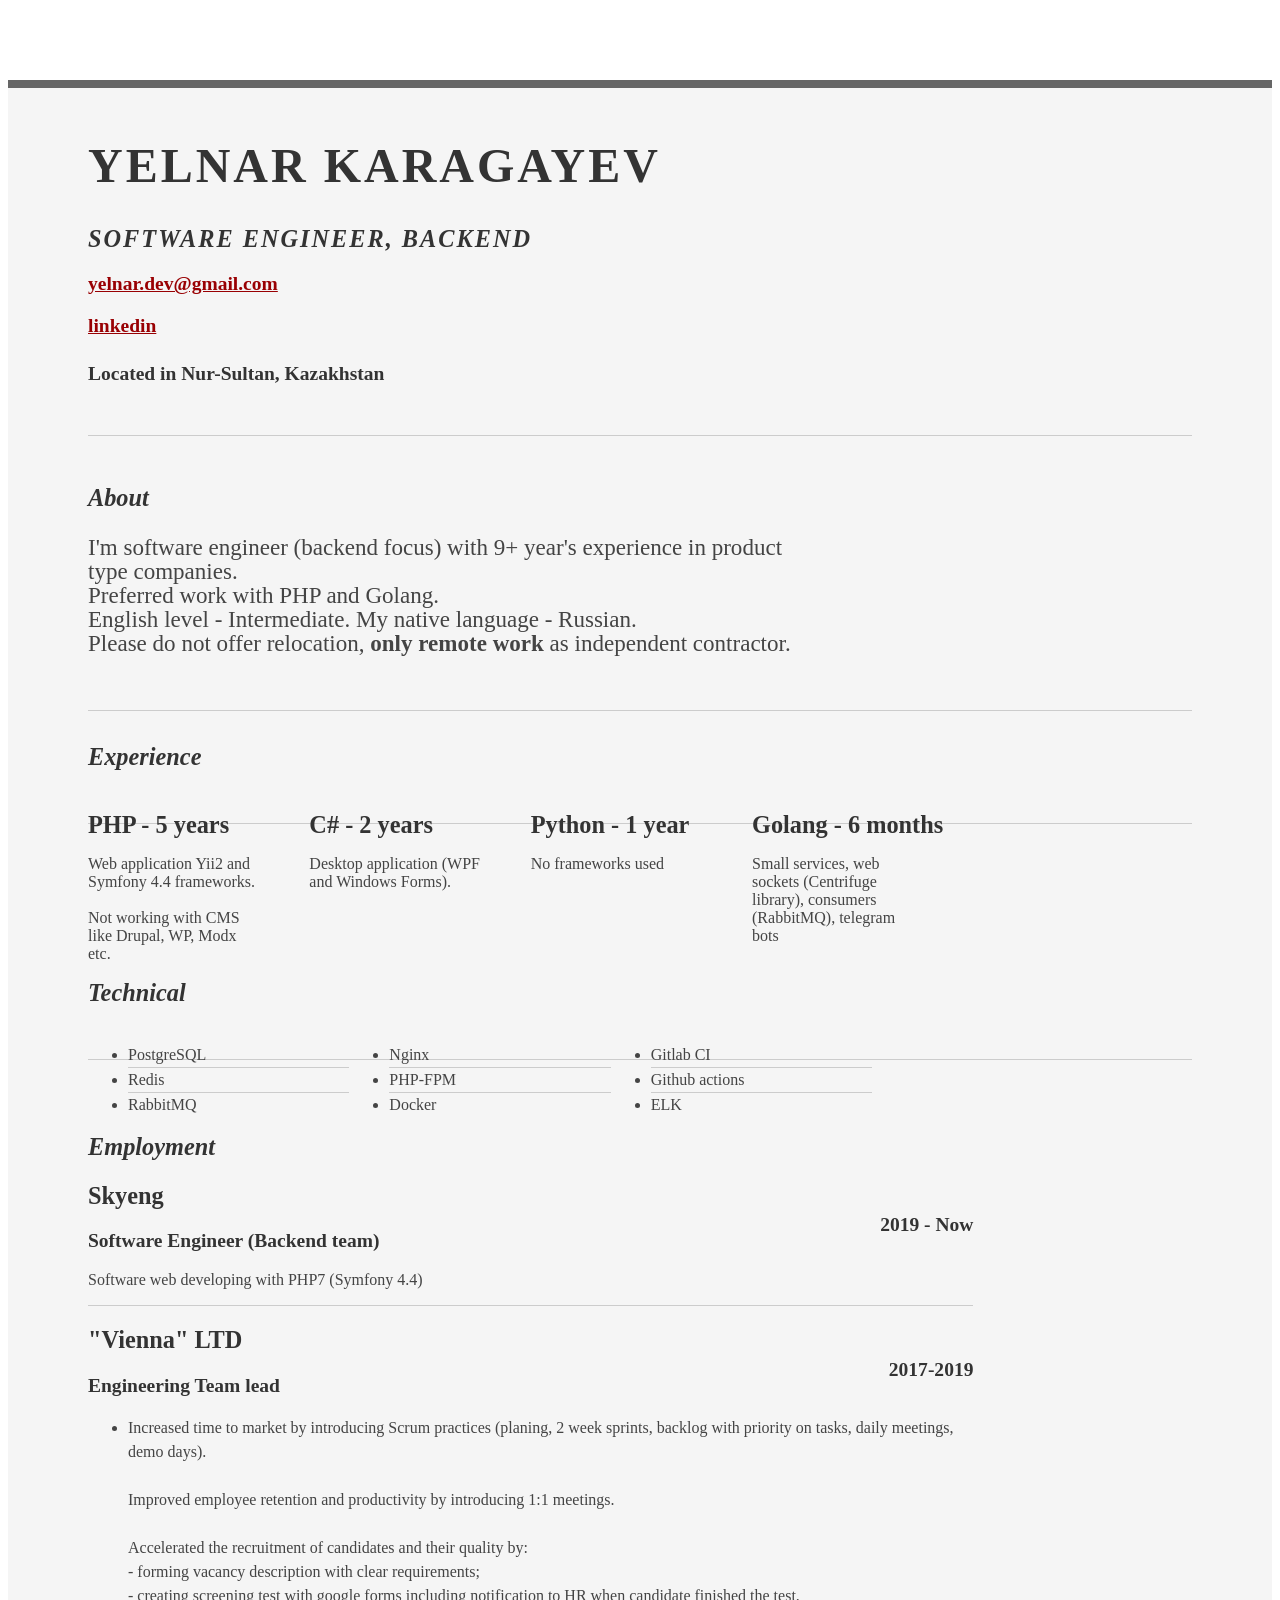
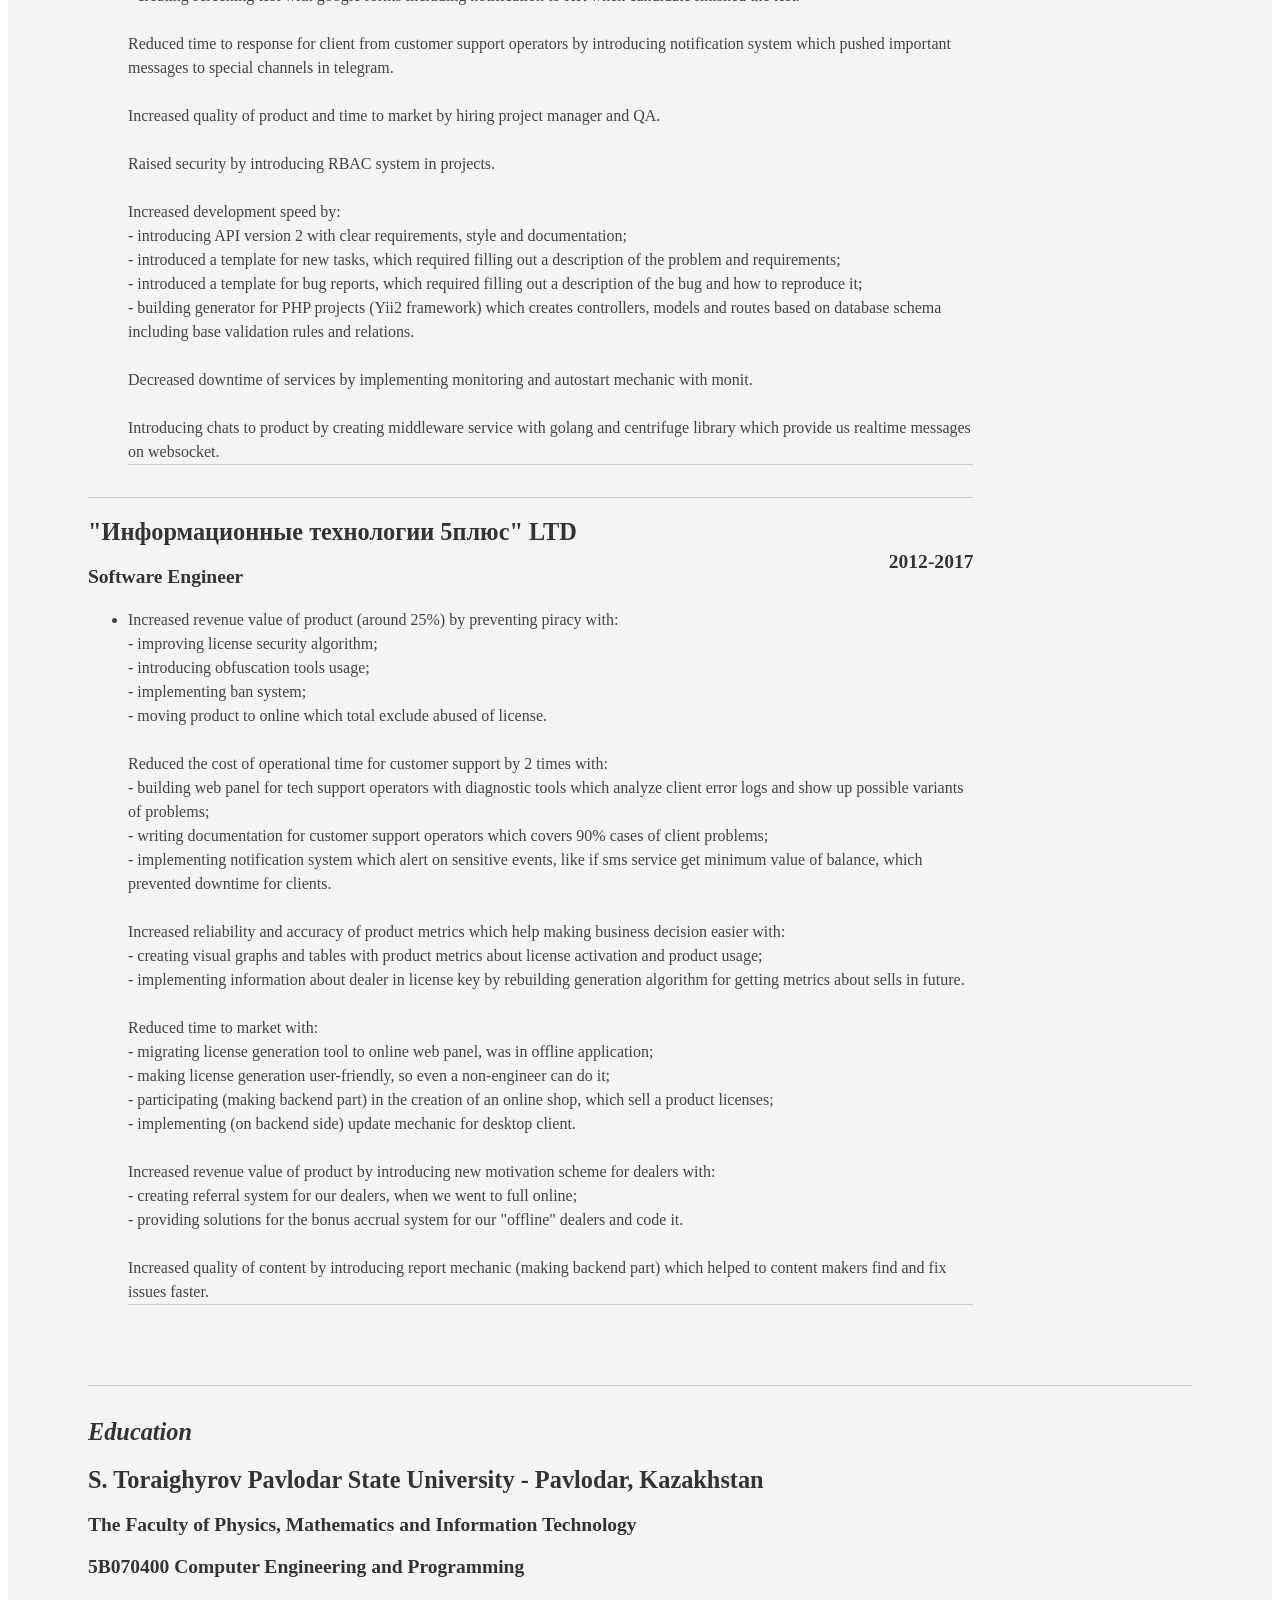
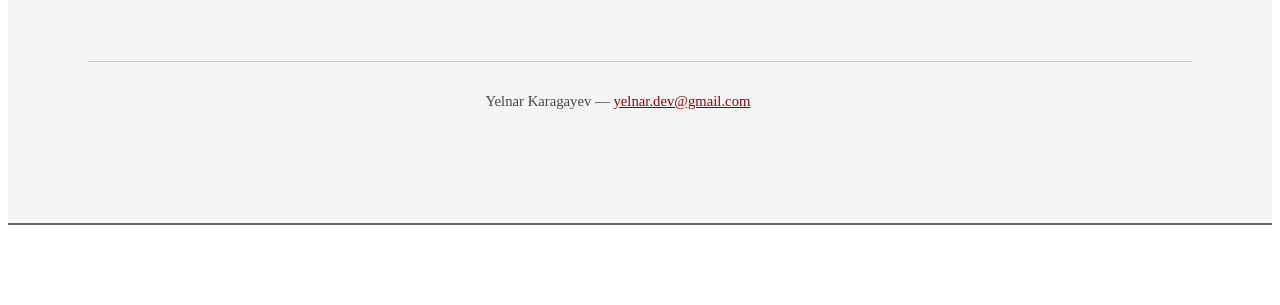
==== index.html @ 48252231 "update description of employment section" ====
<!DOCTYPE html PUBLIC "-//W3C//DTD XHTML 1.0 Strict//EN" "http://www.w3.org/TR/xhtml1/DTD/xhtml1-strict.dtd">
<html>
<head>

	<title>Software Engineer, Backend</title>
	<meta http-equiv="content-type" content="text/html; charset=utf-8" />

	<meta name="keywords" content="CV, Software Engineer, Backend, contractor" />
	<meta name="description" content="Software Engineer CV" />

	<link rel="stylesheet" type="text/css" href="reset-fonts-grids.css" media="all" />
	<link rel="stylesheet" type="text/css" href="resume.css" media="all" />

</head>
<body>

<div id="doc2" class="yui-t7">
	<div id="inner">
	
		<div id="hd">
			<div class="yui-gc">
				<div class="yui-u first">
					<h1>Yelnar Karagayev</h1>
					<h2>Software Engineer, Backend</h2>
				</div>

				<div class="yui-u">
					<div class="contact-info">
						<!--<h3><a id="pdf" href="#">Download PDF</a></h3>-->
						<h3><a href="mailto:yelnar.dev@gmail.com">yelnar.dev@gmail.com</a></h3>
                        <h3><a href="https://www.linkedin.com/in/yelnar-dev/">linkedin</a></h3>
                        <h4>Located in Nur-Sultan, Kazakhstan</h4>
					</div><!--// .contact-info -->
				</div>
			</div><!--// .yui-gc -->
		</div><!--// hd -->

		<div id="bd">
			<div id="yui-main">
				<div class="yui-b">

					<div class="yui-gf">
						<div class="yui-u first">
							<h2>About</h2>
						</div>
						<div class="yui-u">
							<p class="enlarge">
                                I'm software engineer (backend focus) with 9+ year's experience in product type companies. <br/>
                                Preferred work with PHP and Golang. <br/>
                                English level - Intermediate. My native language - Russian. <br/>
                                Please do not offer relocation, <b>only remote work</b> as independent contractor.<br/>
							</p>
						</div>
					</div><!--// .yui-gf -->

					<div class="yui-gf">
						<div class="yui-u first">
							<h2>Experience</h2>
						</div>
						<div class="yui-u">

								<div class="talent">
									<h2>PHP - 5 years</h2>
									<p>Web application Yii2 and Symfony 4.4 frameworks. <br/><br/>Not working with CMS like Drupal, WP, Modx etc.</p>
								</div>

                                <div class="talent">
                                    <h2>C# - 2 years</h2>
                                    <p>Desktop application (WPF and Windows Forms).</p>
                                </div>

								<div class="talent">
									<h2>Python - 1 year</h2>
									<p>No frameworks used</p>
								</div>

								<div class="talent">
									<h2>Golang - 6 months</h2>
									<p>Small services, web sockets (Centrifuge library), consumers (RabbitMQ), telegram bots</p>
								</div>
						</div>
					</div><!--// .yui-gf -->

					<div class="yui-gf">
						<div class="yui-u first">
							<h2>Technical</h2>
						</div>
						<div class="yui-u">
							<ul class="talent">
								<li>PostgreSQL</li>
								<li>Redis</li>
								<li class="last">RabbitMQ</li>
							</ul>
							<ul class="talent">
								<li>Nginx</li>
								<li>PHP-FPM</li>
								<li class="last">Docker</li>
							</ul>
							<ul class="talent">
								<li>Gitlab CI</li>
								<li>Github actions</li>
								<li class="last">ELK</li>
							</ul>
						</div>
					</div><!--// .yui-gf-->

					<div class="yui-gf">
	
						<div class="yui-u first">
							<h2>Employment</h2>
						</div><!--// .yui-u -->

						<div class="yui-u">

							<div class="job">
								<h2>Skyeng</h2>
								<h3>Software Engineer (Backend team)</h3>
								<h4>2019 - Now</h4>
								<span>Software web developing with PHP7 (Symfony 4.4)</span>
							</div>

							<div class="job">
								<h2>"Vienna" LTD</h2>
								<h3>Engineering Team lead</h3>
								<h4>2017-2019</h4>
                                <ul style="margin-top: 5px">
									<li>
										Increased time to market by introducing Scrum practices (planing, 2 week sprints, backlog with priority on tasks, daily meetings, demo days).
										<br><br>Improved employee retention and productivity by introducing 1:1 meetings.
										<br><br>Accelerated the recruitment of candidates and their quality by:
										<br>- forming vacancy description with clear requirements;
										<br>- creating screening test with google forms including notification to HR when candidate finished the test.
										<br><br>Reduced time to response for client from customer support operators by introducing notification system which pushed important messages to special channels in telegram.
										<br><br>Increased quality of product and time to market by hiring project manager and QA.
										<br><br>Raised security by introducing RBAC system in projects.
										<br><br>Increased development speed by:
										<br>- introducing API version 2 with clear requirements, style and documentation;
										<br>- introduced a template for new tasks, which required filling out a description of the problem and requirements;
										<br>- introduced a template for bug reports, which required filling out a description of the bug and how to reproduce it;
										<br>- building generator for PHP projects (Yii2 framework) which creates controllers, models and routes based on database schema including base validation rules and relations.
										<br><br>Decreased downtime of services by implementing monitoring and autostart mechanic with monit.
										<br><br>Introducing chats to product by creating middleware service with golang and centrifuge library which provide us realtime messages on websocket.
									</li>
                                </ul>
							</div>

							<div class="job last">
								<h2>"Информационные технологии 5плюс" LTD</h2>
								<h3>Software Engineer</h3>
								<h4>2012-2017</h4>
                                <ul style="margin-top: 5px">
									<li>
										Increased revenue value of product (around 25%) by preventing piracy with:
										<br>- improving license security algorithm;
										<br>- introducing obfuscation tools usage;
										<br>- implementing ban system;
										<br>- moving product to online which total exclude abused of license.
										<br><br>Reduced the cost of operational time for customer support by 2 times with:
										<br>- building web panel for tech support operators with diagnostic tools which analyze client error logs and show up possible variants of problems;
										<br>- writing documentation for customer support operators which covers 90% cases of client problems;
										<br>- implementing notification system which alert on sensitive events, like if sms service get minimum value of balance, which prevented downtime for clients.
										<br><br>Increased reliability and accuracy of product metrics which help making business decision easier with:
										<br>- creating visual graphs and tables with product metrics about license activation and product usage;
										<br>- implementing information about dealer in license key by rebuilding generation algorithm for getting metrics about sells in future.
										<br><br>Reduced time to market with:
										<br>- migrating license generation tool to online web panel, was in offline application;
										<br>- making license generation user-friendly, so even a non-engineer can do it;
										<br>- participating (making backend part) in the creation of an online shop, which sell a product licenses;
										<br>- implementing (on backend side) update mechanic for desktop client.
										<br><br>Increased revenue value of product by introducing new motivation scheme for dealers with:
										<br>- creating referral system for our dealers, when we went to full online;
										<br>- providing solutions for the bonus accrual system for our "offline" dealers and code it.
										<br><br>Increased quality of content by introducing report mechanic (making backend part) which helped to content makers find and fix issues faster.
									</li>
                                </ul>
							</div>

						</div><!--// .yui-u -->
					</div><!--// .yui-gf -->


					<div class="yui-gf last">
						<div class="yui-u first">
							<h2>Education</h2>
						</div>
						<div class="yui-u">
							<h2>S. Toraighyrov Pavlodar State University - Pavlodar, Kazakhstan</h2>
							<h3>The Faculty of Physics, Mathematics and Information Technology</h3>
                            <h3>5В070400 Computer Engineering and Programming</h3>
						</div>
					</div><!--// .yui-gf -->


				</div><!--// .yui-b -->
			</div><!--// yui-main -->
		</div><!--// bd -->

		<div id="ft">
			<p>Yelnar Karagayev &mdash; <a href="mailto:yelnar.dev@gmail.com">yelnar.dev@gmail.com</a></p>
		</div><!--// footer -->

	</div><!-- // inner -->


</div><!--// doc -->


</body>
</html>
---- resume.css ----
/*
---------------------------------------------------------------------------------
	STRIPPED DOWN RESUME TEMPLATE
    html resume

    v0.9: 5/28/09

    design and code by: thingsthatarebrown.com 
                        (matt brown)
---------------------------------------------------------------------------------
*/


.msg { padding: 10px; background: #222; position: relative; }
.msg h1 { color: #fff;  }
.msg a { margin-left: 20px; background: #408814; color: white; padding: 4px 8px; text-decoration: none; }
.msg a:hover { background: #266400; }

/* //-- yui-grids style overrides -- */
body { font-family: Georgia; color: #444; }
#inner { padding: 10px 80px; margin: 80px auto; background: #f5f5f5; border: solid #666; border-width: 8px 0 2px 0; }
.yui-gf { margin-bottom: 2em; padding-bottom: 2em; border-bottom: 1px solid #ccc; }

/* //-- header, body, footer -- */
#hd { margin: 2.5em 0 3em 0; padding-bottom: 1.5em; border-bottom: 1px solid #ccc }
#hd h2 { text-transform: uppercase; letter-spacing: 2px; }
#bd, #ft { margin-bottom: 2em; }

/* //-- footer -- */
#ft { padding: 1em 0 5em 0; font-size: 92%; border-top: 1px solid #ccc; text-align: center; }
#ft p { margin-bottom: 0; text-align: center;   }

/* //-- core typography and style -- */
#hd h1 { font-size: 48px; text-transform: uppercase; letter-spacing: 3px; }
h2 { font-size: 152% }
h3, h4 { font-size: 122%; }
h1, h2, h3, h4 { color: #333; }
p { font-size: 100%; line-height: 18px; padding-right: 3em; }
a { color: #990003 }
a:hover { text-decoration: none; }
strong { font-weight: bold; }
li { line-height: 24px; border-bottom: 1px solid #ccc; }
p.enlarge { font-size: 144%; padding-right: 6.5em; line-height: 24px; }
p.enlarge span { color: #000 }
.contact-info { margin-top: 7px; }
.first h2 { font-style: italic; }
.last { border-bottom: 0 }


/* //-- section styles -- */

a#pdf { display: block; float: left; background: #666; color: white; padding: 6px 50px 6px 12px; margin-bottom: 6px; text-decoration: none;  }
a#pdf:hover { background: #222; }

.job { position: relative; margin-bottom: 1em; padding-bottom: 1em; border-bottom: 1px solid #ccc; }
.job h4 { position: absolute; top: 0.35em; right: 0 }
.job p { margin: 0.75em 0 3em 0; }

.last { border: none; }
.skills-list {  }
.skills-list ul { margin: 0; }
.skills-list li { margin: 3px 0; padding: 3px 0; }
.skills-list li span { font-size: 152%; display: block; margin-bottom: -2px; padding: 0 }
.talent { width: 25%; float: left }
.talent h2 { margin-bottom: 6px; }

#srt-ttab { margin-bottom: 100px; text-align: center;  }
#srt-ttab img.last { margin-top: 20px }

/* --// override to force 1/8th width grids -- */
.yui-gf .yui-u{width:80.2%;}
.yui-gf div.first{width:12.3%;}
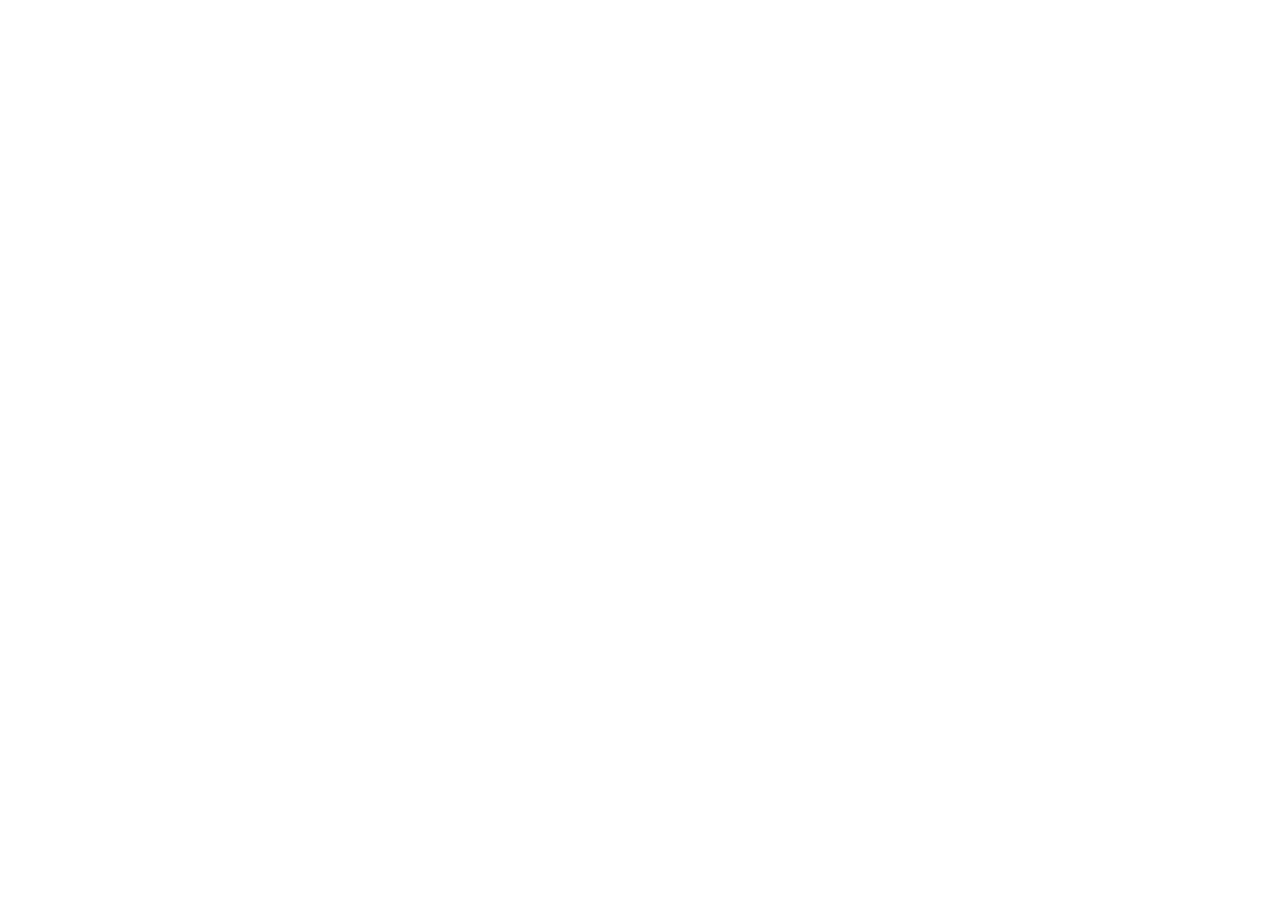
==== commit f2b6a3c6: "try to fix html" ====
--- a/index.html
+++ b/index.html
@@ -1,210 +1,10 @@
-<!DOCTYPE html PUBLIC "-//W3C//DTD XHTML 1.0 Strict//EN" "http://www.w3.org/TR/xhtml1/DTD/xhtml1-strict.dtd">
-<html>
-<head>
-
-	<title>Software Engineer, Backend</title>
-	<meta http-equiv="content-type" content="text/html; charset=utf-8" />
-
-	<meta name="keywords" content="CV, Software Engineer, Backend, contractor" />
-	<meta name="description" content="Software Engineer CV" />
-
-	<link rel="stylesheet" type="text/css" href="reset-fonts-grids.css" media="all" />
-	<link rel="stylesheet" type="text/css" href="resume.css" media="all" />
-
-</head>
-<body>
-
-<div id="doc2" class="yui-t7">
-	<div id="inner">
-	
-		<div id="hd">
-			<div class="yui-gc">
-				<div class="yui-u first">
-					<h1>Yelnar Karagayev</h1>
-					<h2>Software Engineer, Backend</h2>
-				</div>
-
-				<div class="yui-u">
-					<div class="contact-info">
-						<!--<h3><a id="pdf" href="#">Download PDF</a></h3>-->
-						<h3><a href="mailto:yelnar.dev@gmail.com">yelnar.dev@gmail.com</a></h3>
-                        <h3><a href="https://www.linkedin.com/in/yelnar-dev/">linkedin</a></h3>
-                        <h4>Located in Nur-Sultan, Kazakhstan</h4>
-					</div><!--// .contact-info -->
-				</div>
-			</div><!--// .yui-gc -->
-		</div><!--// hd -->
-
-		<div id="bd">
-			<div id="yui-main">
-				<div class="yui-b">
-
-					<div class="yui-gf">
-						<div class="yui-u first">
-							<h2>About</h2>
-						</div>
-						<div class="yui-u">
-							<p class="enlarge">
-                                I'm software engineer (backend focus) with 9+ year's experience in product type companies. <br/>
-                                Preferred work with PHP and Golang. <br/>
-                                English level - Intermediate. My native language - Russian. <br/>
-                                Please do not offer relocation, <b>only remote work</b> as independent contractor.<br/>
-							</p>
-						</div>
-					</div><!--// .yui-gf -->
-
-					<div class="yui-gf">
-						<div class="yui-u first">
-							<h2>Experience</h2>
-						</div>
-						<div class="yui-u">
-
-								<div class="talent">
-									<h2>PHP - 5 years</h2>
-									<p>Web application Yii2 and Symfony 4.4 frameworks. <br/><br/>Not working with CMS like Drupal, WP, Modx etc.</p>
-								</div>
-
-                                <div class="talent">
-                                    <h2>C# - 2 years</h2>
-                                    <p>Desktop application (WPF and Windows Forms).</p>
-                                </div>
-
-								<div class="talent">
-									<h2>Python - 1 year</h2>
-									<p>No frameworks used</p>
-								</div>
-
-								<div class="talent">
-									<h2>Golang - 6 months</h2>
-									<p>Small services, web sockets (Centrifuge library), consumers (RabbitMQ), telegram bots</p>
-								</div>
-						</div>
-					</div><!--// .yui-gf -->
-
-					<div class="yui-gf">
-						<div class="yui-u first">
-							<h2>Technical</h2>
-						</div>
-						<div class="yui-u">
-							<ul class="talent">
-								<li>PostgreSQL</li>
-								<li>Redis</li>
-								<li class="last">RabbitMQ</li>
-							</ul>
-							<ul class="talent">
-								<li>Nginx</li>
-								<li>PHP-FPM</li>
-								<li class="last">Docker</li>
-							</ul>
-							<ul class="talent">
-								<li>Gitlab CI</li>
-								<li>Github actions</li>
-								<li class="last">ELK</li>
-							</ul>
-						</div>
-					</div><!--// .yui-gf-->
-
-					<div class="yui-gf">
-	
-						<div class="yui-u first">
-							<h2>Employment</h2>
-						</div><!--// .yui-u -->
-
-						<div class="yui-u">
-
-							<div class="job">
-								<h2>Skyeng</h2>
-								<h3>Software Engineer (Backend team)</h3>
-								<h4>2019 - Now</h4>
-								<span>Software web developing with PHP7 (Symfony 4.4)</span>
-							</div>
-
-							<div class="job">
-								<h2>"Vienna" LTD</h2>
-								<h3>Engineering Team lead</h3>
-								<h4>2017-2019</h4>
-                                <ul style="margin-top: 5px">
-									<li>
-										Increased time to market by introducing Scrum practices (planing, 2 week sprints, backlog with priority on tasks, daily meetings, demo days).
-										<br><br>Improved employee retention and productivity by introducing 1:1 meetings.
-										<br><br>Accelerated the recruitment of candidates and their quality by:
-										<br>- forming vacancy description with clear requirements;
-										<br>- creating screening test with google forms including notification to HR when candidate finished the test.
-										<br><br>Reduced time to response for client from customer support operators by introducing notification system which pushed important messages to special channels in telegram.
-										<br><br>Increased quality of product and time to market by hiring project manager and QA.
-										<br><br>Raised security by introducing RBAC system in projects.
-										<br><br>Increased development speed by:
-										<br>- introducing API version 2 with clear requirements, style and documentation;
-										<br>- introduced a template for new tasks, which required filling out a description of the problem and requirements;
-										<br>- introduced a template for bug reports, which required filling out a description of the bug and how to reproduce it;
-										<br>- building generator for PHP projects (Yii2 framework) which creates controllers, models and routes based on database schema including base validation rules and relations.
-										<br><br>Decreased downtime of services by implementing monitoring and autostart mechanic with monit.
-										<br><br>Introducing chats to product by creating middleware service with golang and centrifuge library which provide us realtime messages on websocket.
-									</li>
-                                </ul>
-							</div>
-
-							<div class="job last">
-								<h2>"Информационные технологии 5плюс" LTD</h2>
-								<h3>Software Engineer</h3>
-								<h4>2012-2017</h4>
-                                <ul style="margin-top: 5px">
-									<li>
-										Increased revenue value of product (around 25%) by preventing piracy with:
-										<br>- improving license security algorithm;
-										<br>- introducing obfuscation tools usage;
-										<br>- implementing ban system;
-										<br>- moving product to online which total exclude abused of license.
-										<br><br>Reduced the cost of operational time for customer support by 2 times with:
-										<br>- building web panel for tech support operators with diagnostic tools which analyze client error logs and show up possible variants of problems;
-										<br>- writing documentation for customer support operators which covers 90% cases of client problems;
-										<br>- implementing notification system which alert on sensitive events, like if sms service get minimum value of balance, which prevented downtime for clients.
-										<br><br>Increased reliability and accuracy of product metrics which help making business decision easier with:
-										<br>- creating visual graphs and tables with product metrics about license activation and product usage;
-										<br>- implementing information about dealer in license key by rebuilding generation algorithm for getting metrics about sells in future.
-										<br><br>Reduced time to market with:
-										<br>- migrating license generation tool to online web panel, was in offline application;
-										<br>- making license generation user-friendly, so even a non-engineer can do it;
-										<br>- participating (making backend part) in the creation of an online shop, which sell a product licenses;
-										<br>- implementing (on backend side) update mechanic for desktop client.
-										<br><br>Increased revenue value of product by introducing new motivation scheme for dealers with:
-										<br>- creating referral system for our dealers, when we went to full online;
-										<br>- providing solutions for the bonus accrual system for our "offline" dealers and code it.
-										<br><br>Increased quality of content by introducing report mechanic (making backend part) which helped to content makers find and fix issues faster.
-									</li>
-                                </ul>
-							</div>
-
-						</div><!--// .yui-u -->
-					</div><!--// .yui-gf -->
-
-
-					<div class="yui-gf last">
-						<div class="yui-u first">
-							<h2>Education</h2>
-						</div>
-						<div class="yui-u">
-							<h2>S. Toraighyrov Pavlodar State University - Pavlodar, Kazakhstan</h2>
-							<h3>The Faculty of Physics, Mathematics and Information Technology</h3>
-                            <h3>5В070400 Computer Engineering and Programming</h3>
-						</div>
-					</div><!--// .yui-gf -->
-
-
-				</div><!--// .yui-b -->
-			</div><!--// yui-main -->
-		</div><!--// bd -->
-
-		<div id="ft">
-			<p>Yelnar Karagayev &mdash; <a href="mailto:yelnar.dev@gmail.com">yelnar.dev@gmail.com</a></p>
-		</div><!--// footer -->
-
-	</div><!-- // inner -->
-
-
-</div><!--// doc -->
-
-
-</body>
-</html>
-
+<html lang="en">
+<head>
+    <title>Software Engineer, Backend</title>
+    <meta http-equiv="refresh" content="0; url=yelnar-dev-cv.pdf" />
+    <meta name="keywords" content="CV, Software Engineer, Backend, contractor" />
+    <meta name="description" content="Software Engineer CV" />
+</head>
+<body>
+</body>
+</html>
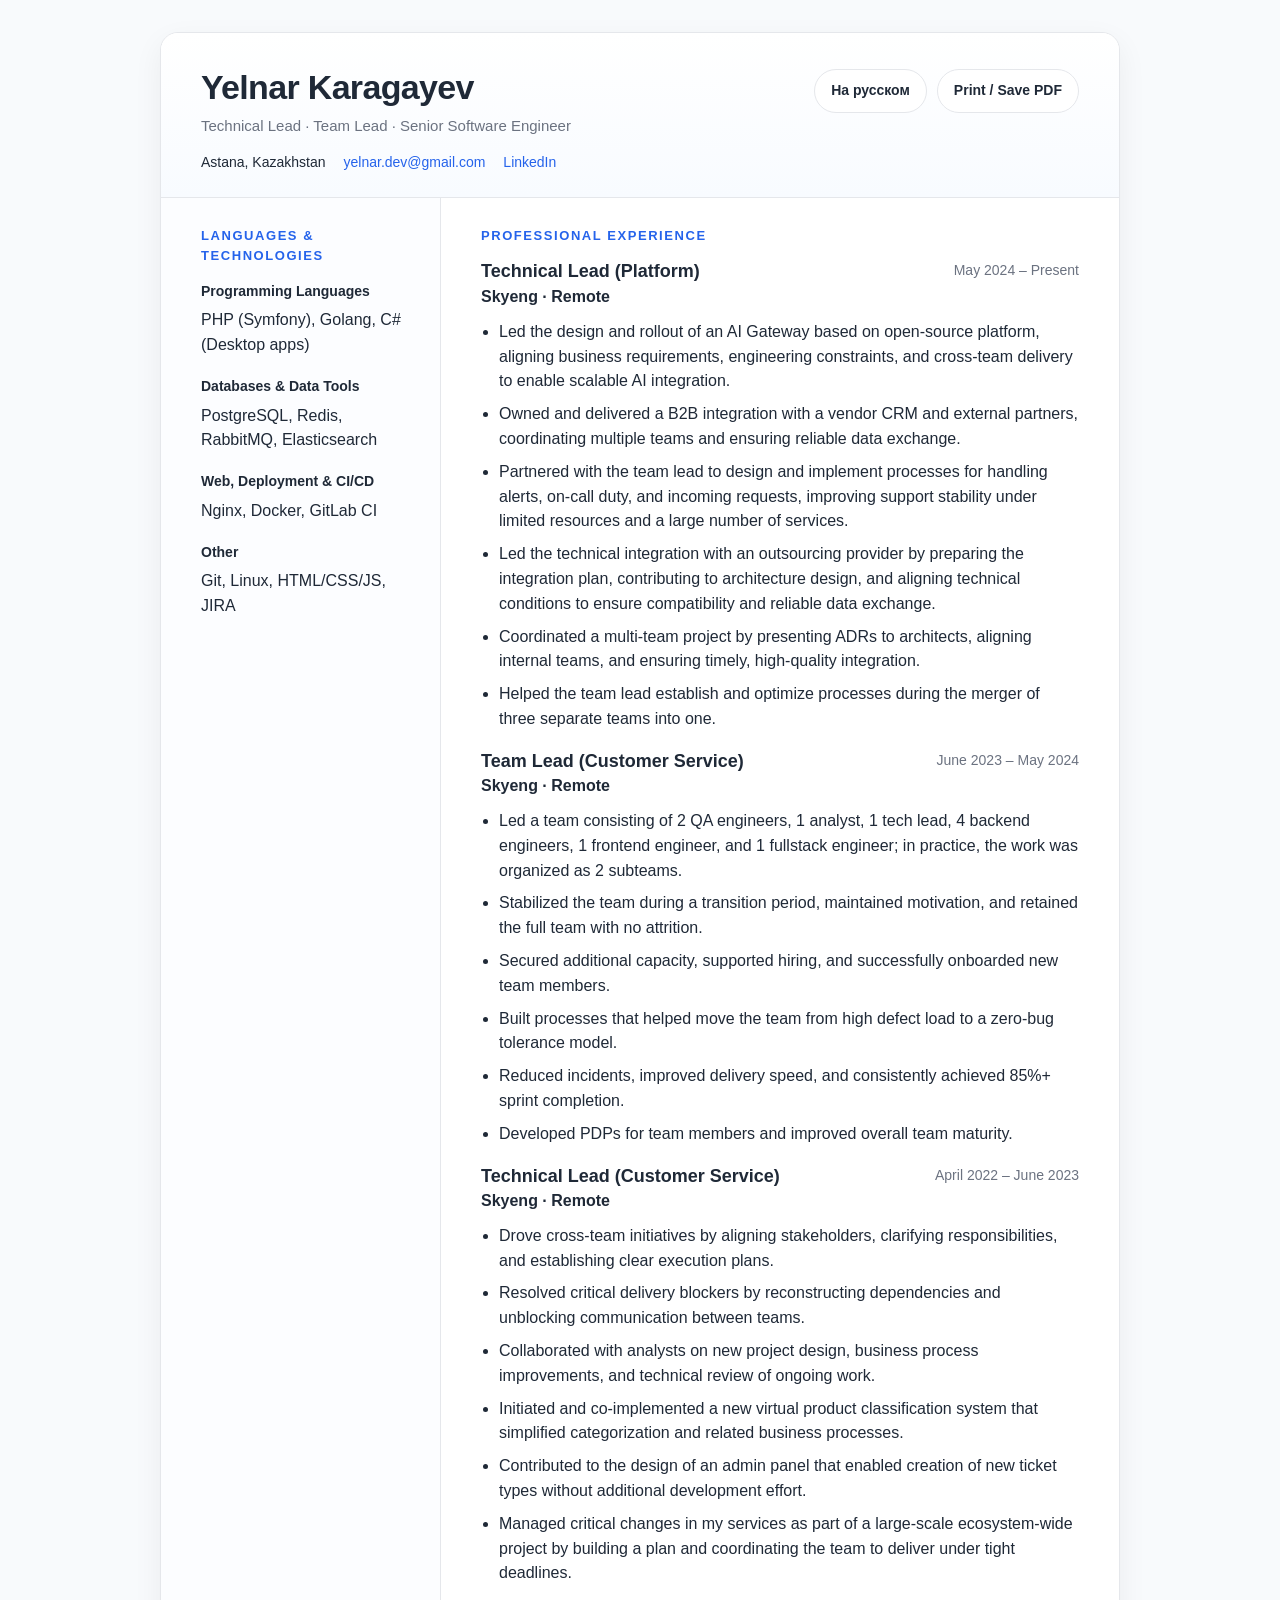
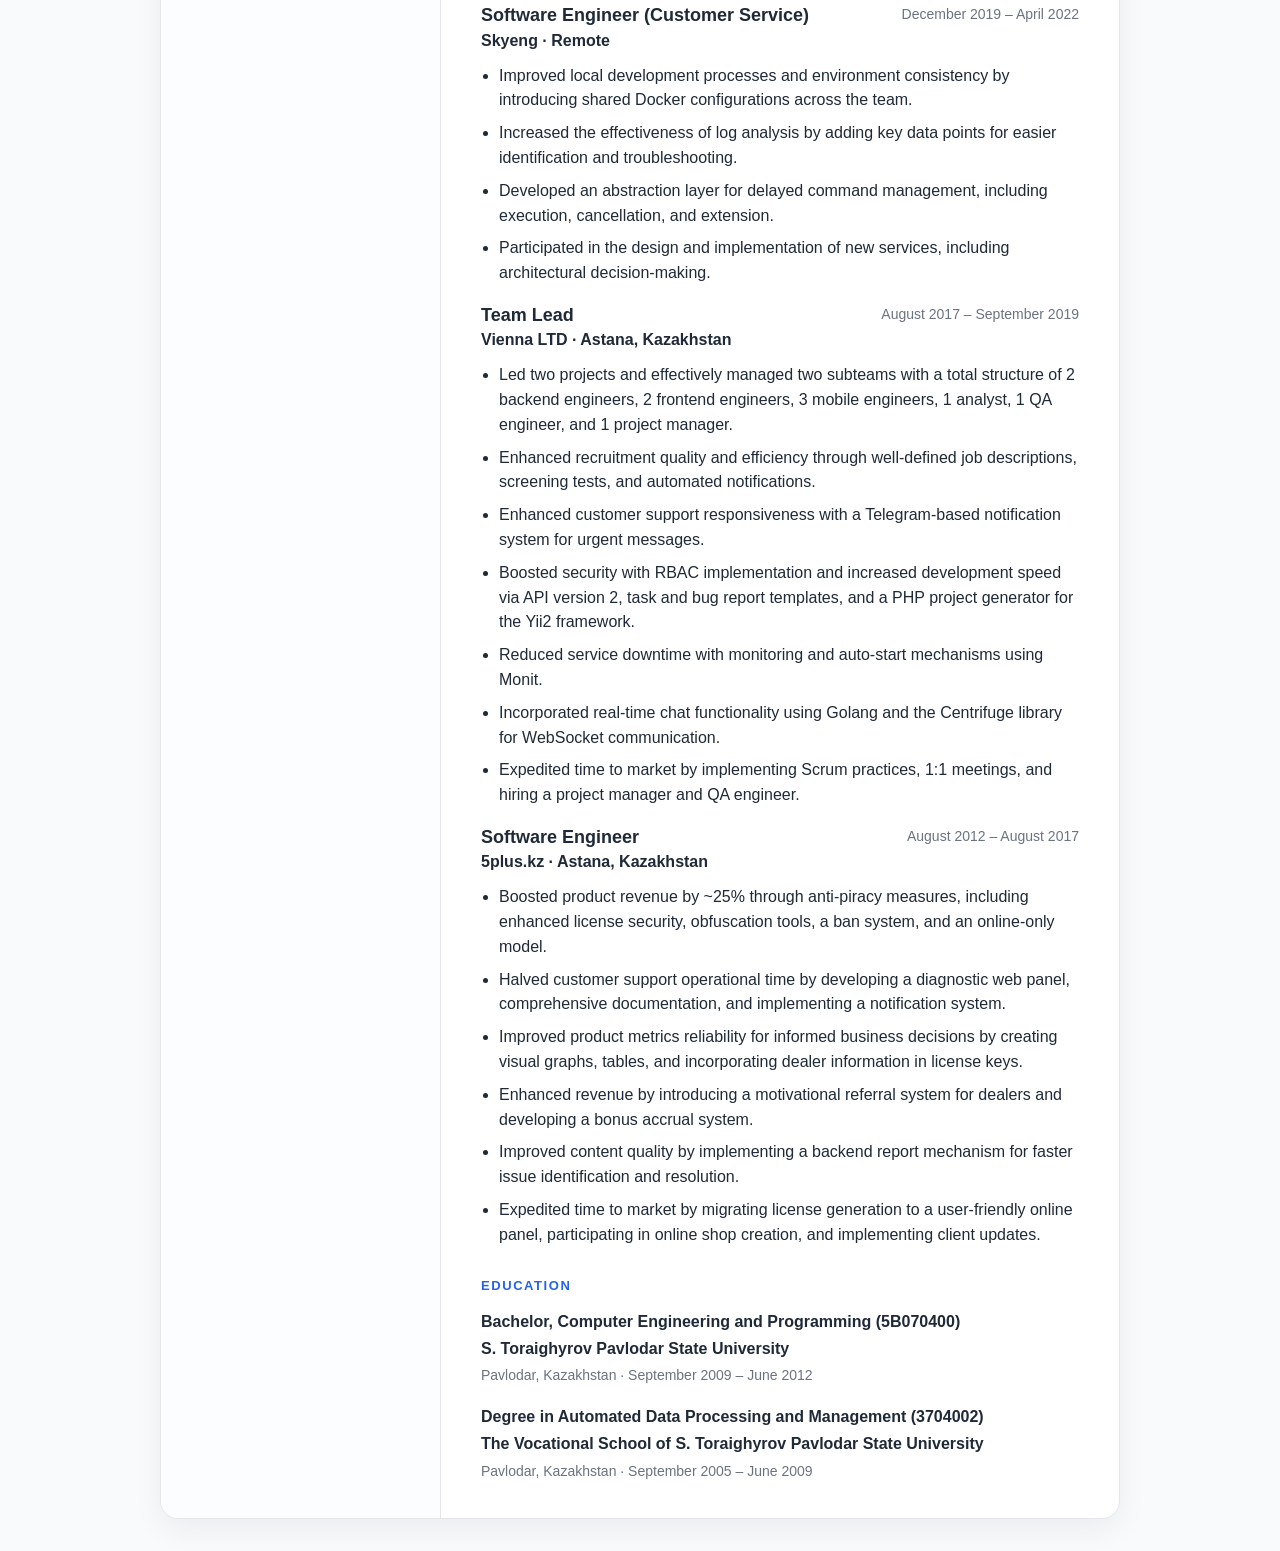
==== commit d619e047: "updated cv" ====
--- a/index.html
+++ b/index.html
@@ -1,10 +1,188 @@
+<!DOCTYPE html>
 <html lang="en">
 <head>
-    <title>Software Engineer, Backend</title>
-    <meta http-equiv="refresh" content="0; url=yelnar-dev-cv.pdf" />
-    <meta name="keywords" content="CV, Software Engineer, Backend, contractor" />
+    <meta charset="UTF-8" />
+    <meta name="viewport" content="width=device-width, initial-scale=1.0" />
+    <meta name="keywords" content="Senior Software Engineer, Technical Lead, Team Lead, Engineering Lead, Backend, contractor" />
     <meta name="description" content="Software Engineer CV" />
+    <title>Software engineer, Backend</title>
+    <link rel="stylesheet" href="./styles.css" />
 </head>
 <body>
+<div class="page">
+    <header class="header">
+        <div class="header-top">
+            <div>
+                <h1>Yelnar Karagayev</h1>
+                <div class="subtitle">Technical Lead · Team Lead · Senior Software Engineer</div>
+            </div>
+            <div class="header-actions">
+                <a href="./ru/" class="lang-link" lang="ru" hreflang="ru">На русском</a>
+                <button type="button" class="print-trigger" onclick="window.print()">Print / Save PDF</button>
+            </div>
+        </div>
+        <div class="contacts">
+            <span>Astana, Kazakhstan</span>
+            <a href="mailto:yelnar.dev@gmail.com">yelnar.dev@gmail.com</a>
+            <a href="https://www.linkedin.com/in/yelnar-dev" target="_blank" rel="noopener noreferrer">LinkedIn</a>
+        </div>
+    </header>
+
+    <div class="content">
+        <aside class="sidebar">
+            <section class="print-avoid-break">
+                <h2>Languages & Technologies</h2>
+
+                <div class="skill-group">
+                    <div class="label">Programming Languages</div>
+                    <div>PHP (Symfony), Golang, C# (Desktop apps)</div>
+                </div>
+
+                <div class="skill-group">
+                    <div class="label">Databases & Data Tools</div>
+                    <div>PostgreSQL, Redis, RabbitMQ, Elasticsearch</div>
+                </div>
+
+                <div class="skill-group">
+                    <div class="label">Web, Deployment & CI/CD</div>
+                    <div>Nginx, Docker, GitLab CI</div>
+                </div>
+
+                <div class="skill-group">
+                    <div class="label">Other</div>
+                    <div>Git, Linux, HTML/CSS/JS, JIRA</div>
+                </div>
+            </section>
+        </aside>
+
+        <main class="main">
+            <section>
+                <h2>Professional Experience</h2>
+
+                <article class="job print-avoid-break">
+                    <div class="job-header">
+                        <div>
+                            <div class="job-title">Technical Lead (Platform)</div>
+                            <div class="company">Skyeng · Remote</div>
+                        </div>
+                        <div class="period">May 2024 – Present</div>
+                    </div>
+                    <ul>
+                        <li>Led the design and rollout of an AI Gateway based on open-source platform, aligning business requirements, engineering constraints, and cross-team delivery to enable scalable AI integration.</li>
+                        <li>Owned and delivered a B2B integration with a vendor CRM and external partners, coordinating multiple teams and ensuring reliable data exchange.</li>
+                        <li>Partnered with the team lead to design and implement processes for handling alerts, on-call duty, and incoming requests, improving support stability under limited resources and a large number of services.</li>
+                        <li>Led the technical integration with an outsourcing provider by preparing the integration plan, contributing to architecture design, and aligning technical conditions to ensure compatibility and reliable data exchange.</li>
+                        <li>Coordinated a multi-team project by presenting ADRs to architects, aligning internal teams, and ensuring timely, high-quality integration.</li>
+                        <li>Helped the team lead establish and optimize processes during the merger of three separate teams into one.</li>
+                    </ul>
+                </article>
+
+                <article class="job print-avoid-break print-page-break-before">
+                    <div class="job-header">
+                        <div>
+                            <div class="job-title">Team Lead (Customer Service)</div>
+                            <div class="company">Skyeng · Remote</div>
+                        </div>
+                        <div class="period">June 2023 – May 2024</div>
+                    </div>
+                    <ul>
+                        <li>Led a team consisting of 2 QA engineers, 1 analyst, 1 tech lead, 4 backend engineers, 1 frontend engineer, and 1 fullstack engineer; in practice, the work was organized as 2 subteams.</li>
+                        <li>Stabilized the team during a transition period, maintained motivation, and retained the full team with no attrition.</li>
+                        <li>Secured additional capacity, supported hiring, and successfully onboarded new team members.</li>
+                        <li>Built processes that helped move the team from high defect load to a zero-bug tolerance model.</li>
+                        <li>Reduced incidents, improved delivery speed, and consistently achieved 85%+ sprint completion.</li>
+                        <li>Developed PDPs for team members and improved overall team maturity.</li>
+                    </ul>
+                </article>
+
+                <article class="job print-avoid-break">
+                    <div class="job-header">
+                        <div>
+                            <div class="job-title">Technical Lead (Customer Service)</div>
+                            <div class="company">Skyeng · Remote</div>
+                        </div>
+                        <div class="period">April 2022 – June 2023</div>
+                    </div>
+                    <ul>
+                        <li>Drove cross-team initiatives by aligning stakeholders, clarifying responsibilities, and establishing clear execution plans.</li>
+                        <li>Resolved critical delivery blockers by reconstructing dependencies and unblocking communication between teams.</li>
+                        <li>Collaborated with analysts on new project design, business process improvements, and technical review of ongoing work.</li>
+                        <li>Initiated and co-implemented a new virtual product classification system that simplified categorization and related business processes.</li>
+                        <li>Contributed to the design of an admin panel that enabled creation of new ticket types without additional development effort.</li>
+                        <li>Managed critical changes in my services as part of a large-scale ecosystem-wide project by building a plan and coordinating the team to deliver under tight deadlines.</li>
+                    </ul>
+                </article>
+
+                <article class="job print-avoid-break">
+                    <div class="job-header">
+                        <div>
+                            <div class="job-title">Software Engineer (Customer Service)</div>
+                            <div class="company">Skyeng · Remote</div>
+                        </div>
+                        <div class="period">December 2019 – April 2022</div>
+                    </div>
+                    <ul>
+                        <li>Improved local development processes and environment consistency by introducing shared Docker configurations across the team.</li>
+                        <li>Increased the effectiveness of log analysis by adding key data points for easier identification and troubleshooting.</li>
+                        <li>Developed an abstraction layer for delayed command management, including execution, cancellation, and extension.</li>
+                        <li>Participated in the design and implementation of new services, including architectural decision-making.</li>
+                    </ul>
+                </article>
+
+                <article class="job print-avoid-break print-page-break-before">
+                    <div class="job-header">
+                        <div>
+                            <div class="job-title">Team Lead</div>
+                            <div class="company">Vienna LTD · Astana, Kazakhstan</div>
+                        </div>
+                        <div class="period">August 2017 – September 2019</div>
+                    </div>
+                    <ul>
+                        <li>Led two projects and effectively managed two subteams with a total structure of 2 backend engineers, 2 frontend engineers, 3 mobile engineers, 1 analyst, 1 QA engineer, and 1 project manager.</li>
+                        <li>Enhanced recruitment quality and efficiency through well-defined job descriptions, screening tests, and automated notifications.</li>
+                        <li>Enhanced customer support responsiveness with a Telegram-based notification system for urgent messages.</li>
+                        <li>Boosted security with RBAC implementation and increased development speed via API version 2, task and bug report templates, and a PHP project generator for the Yii2 framework.</li>
+                        <li>Reduced service downtime with monitoring and auto-start mechanisms using Monit.</li>
+                        <li>Incorporated real-time chat functionality using Golang and the Centrifuge library for WebSocket communication.</li>
+                        <li>Expedited time to market by implementing Scrum practices, 1:1 meetings, and hiring a project manager and QA engineer.</li>
+                    </ul>
+                </article>
+
+                <article class="job print-avoid-break">
+                    <div class="job-header">
+                        <div>
+                            <div class="job-title">Software Engineer</div>
+                            <div class="company">5plus.kz · Astana, Kazakhstan</div>
+                        </div>
+                        <div class="period">August 2012 – August 2017</div>
+                    </div>
+                    <ul>
+                        <li>Boosted product revenue by ~25% through anti-piracy measures, including enhanced license security, obfuscation tools, a ban system, and an online-only model.</li>
+                        <li>Halved customer support operational time by developing a diagnostic web panel, comprehensive documentation, and implementing a notification system.</li>
+                        <li>Improved product metrics reliability for informed business decisions by creating visual graphs, tables, and incorporating dealer information in license keys.</li>
+                        <li>Enhanced revenue by introducing a motivational referral system for dealers and developing a bonus accrual system.</li>
+                        <li>Improved content quality by implementing a backend report mechanism for faster issue identification and resolution.</li>
+                        <li>Expedited time to market by migrating license generation to a user-friendly online panel, participating in online shop creation, and implementing client updates.</li>
+                    </ul>
+                </article>
+            </section>
+            <section class="print-page-break-before">
+                <h2>Education</h2>
+
+                <div class="education-item print-avoid-break">
+                    <div class="degree">Bachelor, Computer Engineering and Programming (5B070400)</div>
+                    <div class="school">S. Toraighyrov Pavlodar State University</div>
+                    <div class="meta">Pavlodar, Kazakhstan · September 2009 – June 2012</div>
+                </div>
+
+                <div class="education-item print-avoid-break">
+                    <div class="degree">Degree in Automated Data Processing and Management (3704002)</div>
+                    <div class="school">The Vocational School of S. Toraighyrov Pavlodar State University</div>
+                    <div class="meta">Pavlodar, Kazakhstan · September 2005 – June 2009</div>
+                </div>
+            </section>
+        </main>
+    </div>
+</div>
 </body>
 </html>
--- a/styles.css
+++ b/styles.css
@@ -0,0 +1,288 @@
+:root {
+    --text: #1f2937;
+    --muted: #6b7280;
+    --line: #e5e7eb;
+    --accent: #2563eb;
+    --bg: #f8fafc;
+    --card: #ffffff;
+    --max: 960px;
+}
+
+* { box-sizing: border-box; }
+
+body {
+    margin: 0;
+    font-family: Inter, Arial, Helvetica, sans-serif;
+    color: var(--text);
+    background: var(--bg);
+    line-height: 1.55;
+}
+
+.page {
+    max-width: var(--max);
+    margin: 32px auto;
+    background: var(--card);
+    border: 1px solid var(--line);
+    border-radius: 18px;
+    box-shadow: 0 10px 30px rgba(15, 23, 42, 0.06);
+    overflow: hidden;
+}
+
+.header {
+    padding: 36px 40px 24px;
+    border-bottom: 1px solid var(--line);
+    background: linear-gradient(180deg, #ffffff 0%, #f8fbff 100%);
+}
+
+.header-top {
+    display: flex;
+    justify-content: space-between;
+    align-items: flex-start;
+    gap: 16px;
+}
+
+.header-actions {
+    display: flex;
+    align-items: center;
+    gap: 10px;
+}
+
+h1 {
+    margin: 0 0 8px;
+    font-size: 34px;
+    line-height: 1.1;
+    letter-spacing: -0.02em;
+}
+
+.subtitle {
+    color: var(--muted);
+    font-size: 15px;
+    margin-bottom: 14px;
+}
+
+.contacts {
+    display: flex;
+    flex-wrap: wrap;
+    gap: 10px 18px;
+    font-size: 14px;
+}
+
+.contacts a {
+    color: var(--accent);
+    text-decoration: none;
+}
+
+.contacts a:hover {
+    text-decoration: underline;
+}
+
+.print-trigger,
+.lang-link {
+    border: 1px solid var(--line);
+    background: #fff;
+    color: var(--text);
+    border-radius: 999px;
+    padding: 10px 16px;
+    font: inherit;
+    font-size: 14px;
+    font-weight: 600;
+    white-space: nowrap;
+}
+
+.print-trigger {
+    cursor: pointer;
+}
+
+.lang-link {
+    display: inline-flex;
+    align-items: center;
+    text-decoration: none;
+}
+
+.print-trigger:hover,
+.lang-link:hover {
+    border-color: var(--accent);
+    color: var(--accent);
+}
+
+.content {
+    display: grid;
+    grid-template-columns: 280px 1fr;
+    gap: 0;
+}
+
+.sidebar {
+    padding: 28px 24px 36px 40px;
+    border-right: 1px solid var(--line);
+    background: #fcfdff;
+}
+
+.main {
+    padding: 28px 40px 36px;
+}
+
+section + section {
+    margin-top: 28px;
+}
+
+h2 {
+    margin: 0 0 14px;
+    font-size: 13px;
+    font-weight: 800;
+    letter-spacing: 0.12em;
+    text-transform: uppercase;
+    color: var(--accent);
+}
+
+.skill-group + .skill-group,
+.education-item + .education-item,
+.job + .job {
+    margin-top: 18px;
+}
+
+.label {
+    font-weight: 700;
+    margin-bottom: 6px;
+    font-size: 14px;
+}
+
+.muted {
+    color: var(--muted);
+}
+
+.job-header {
+    display: flex;
+    justify-content: space-between;
+    align-items: flex-start;
+    gap: 16px;
+    margin-bottom: 8px;
+}
+
+.job-title {
+    font-weight: 800;
+    font-size: 18px;
+    line-height: 1.25;
+}
+
+.company {
+    font-weight: 600;
+    margin-top: 2px;
+}
+
+.period {
+    white-space: nowrap;
+    color: var(--muted);
+    font-size: 14px;
+    text-align: right;
+}
+
+ul {
+    margin: 10px 0 0 18px;
+    padding: 0;
+}
+
+li + li {
+    margin-top: 8px;
+}
+
+.education-item .degree {
+    font-weight: 700;
+}
+
+.education-item .school {
+    font-weight: 600;
+    margin-top: 2px;
+}
+
+.education-item .meta {
+    margin-top: 4px;
+    font-size: 14px;
+    color: var(--muted);
+}
+
+.print-page-break-before {
+    break-before: page;
+    page-break-before: always;
+}
+
+.print-page-break-after {
+    break-after: page;
+    page-break-after: always;
+}
+
+.print-avoid-break {
+    break-inside: avoid-page;
+    page-break-inside: avoid;
+}
+
+@media (max-width: 800px) {
+    .header-top {
+        flex-direction: column;
+    }
+
+    .header-actions {
+        width: 100%;
+        flex-wrap: wrap;
+    }
+
+    .content {
+        grid-template-columns: 1fr;
+    }
+
+    .sidebar {
+        border-right: none;
+        border-bottom: 1px solid var(--line);
+        padding-right: 40px;
+    }
+}
+
+@media print {
+    @page {
+        margin: 14mm 16mm 16mm;
+    }
+
+    body {
+        background: #fff;
+    }
+
+    .page {
+        margin: 0;
+        max-width: none;
+        border: none;
+        border-radius: 0;
+        box-shadow: none;
+    }
+
+    a {
+        color: inherit;
+        text-decoration: none;
+    }
+
+    .print-trigger,
+    .lang-link {
+        display: none;
+    }
+
+    .content {
+        display: block;
+    }
+
+    .sidebar {
+        border-right: none;
+        border-bottom: 1px solid var(--line);
+        padding-right: 40px;
+    }
+
+    .header,
+    .sidebar section,
+    .job,
+    .education-item,
+    h2 {
+        break-inside: avoid-page;
+        page-break-inside: avoid;
+    }
+
+    .print-page-break-before {
+        padding-top: 6mm;
+    }
+}
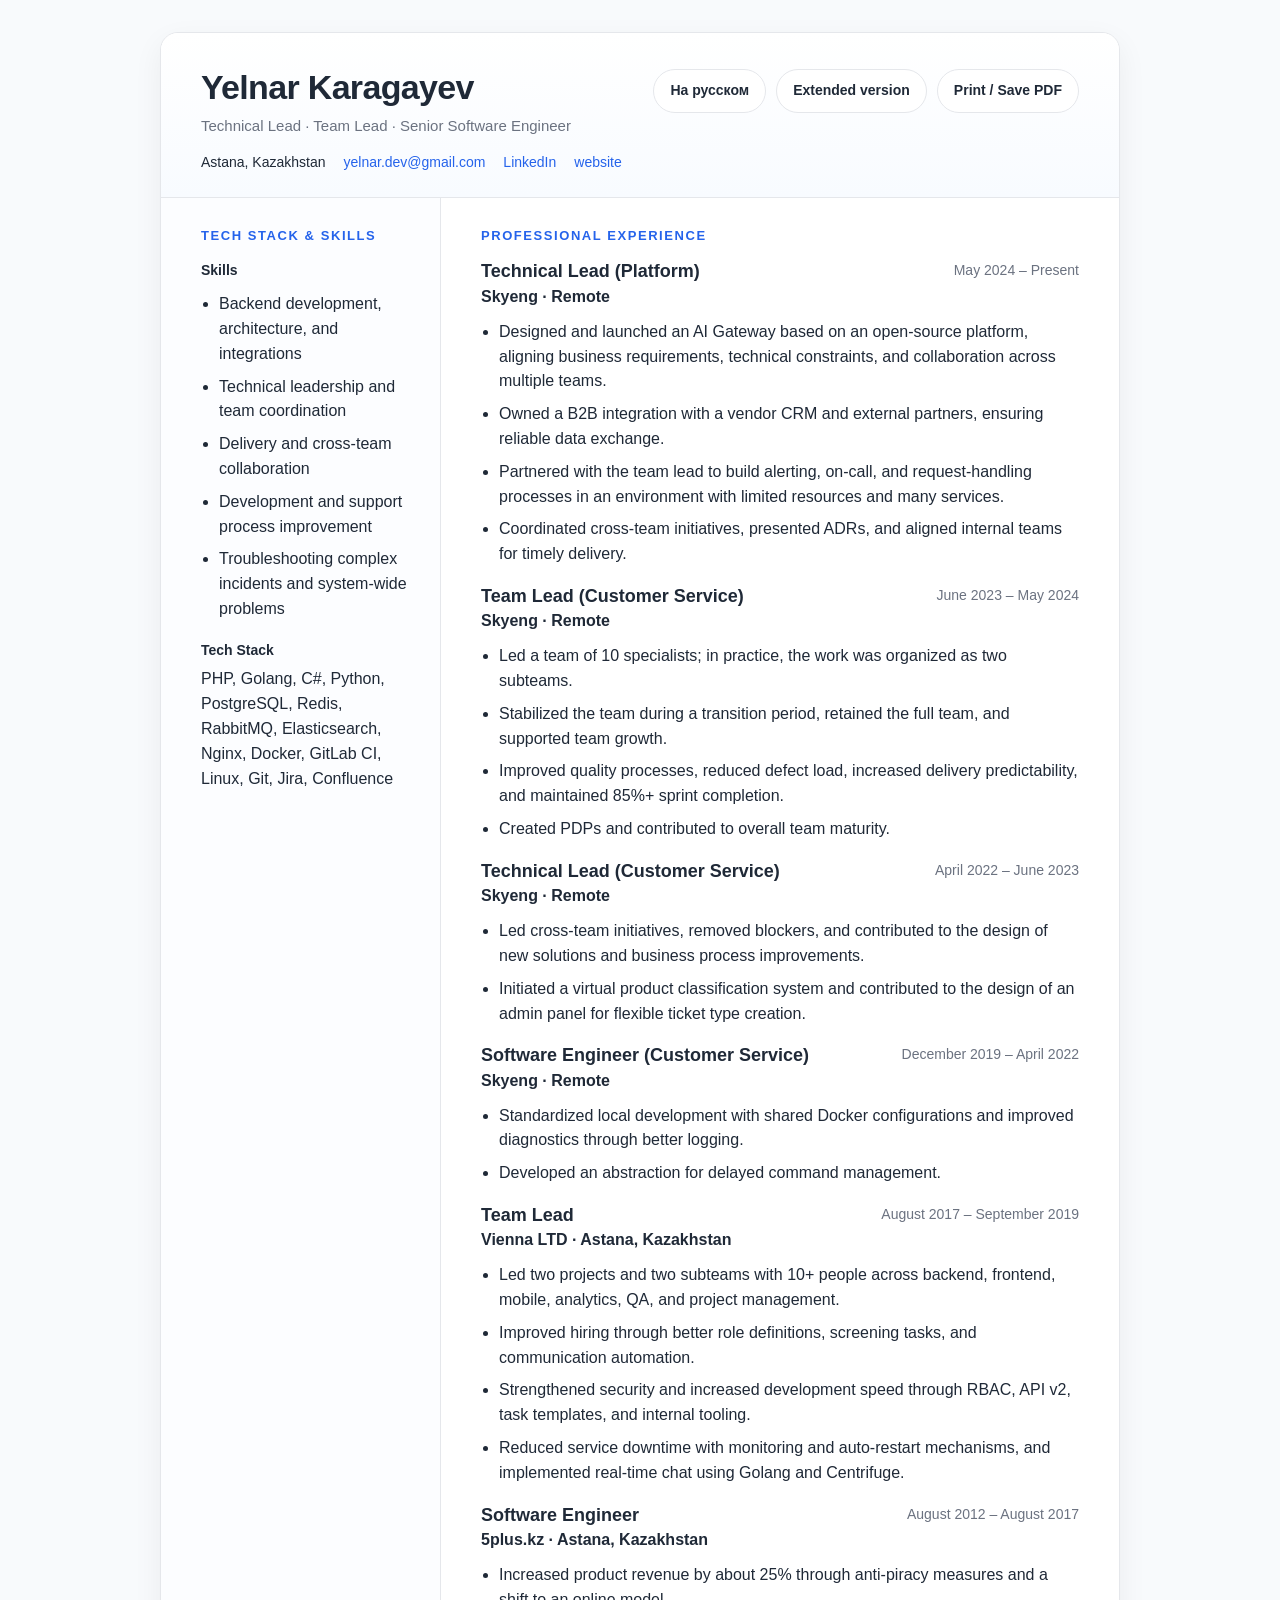
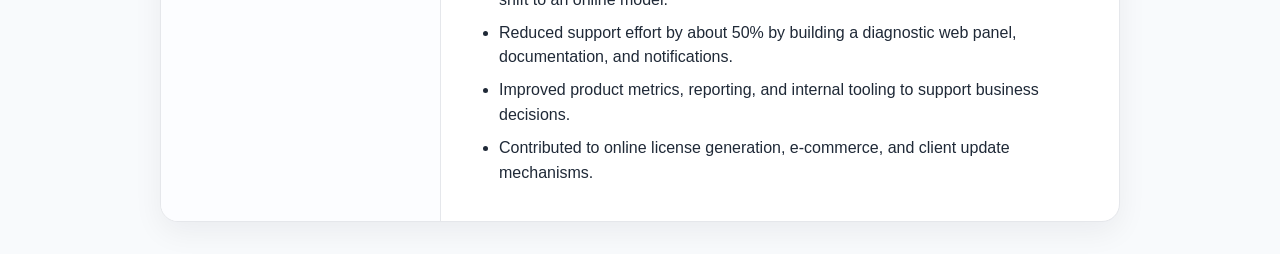
==== commit 351655a0: "introduced short version" ====
--- a/index.html
+++ b/index.html
@@ -17,7 +17,8 @@
                 <div class="subtitle">Technical Lead · Team Lead · Senior Software Engineer</div>
             </div>
             <div class="header-actions">
-                <a href="./ru/" class="lang-link" lang="ru" hreflang="ru">На русском</a>
+                <a href="./ru/index.html" class="lang-link" lang="ru" hreflang="ru">На русском</a>
+                <a href="full.html" class="lang-link" lang="en" hreflang="en">Extended version</a>
                 <button type="button" class="print-trigger" onclick="window.print()">Print / Save PDF</button>
             </div>
         </div>
@@ -25,32 +26,27 @@
             <span>Astana, Kazakhstan</span>
             <a href="mailto:yelnar.dev@gmail.com">yelnar.dev@gmail.com</a>
             <a href="https://www.linkedin.com/in/yelnar-dev" target="_blank" rel="noopener noreferrer">LinkedIn</a>
+            <a href="https://yelnar.dev" target="_blank" rel="noopener noreferrer">website</a>
         </div>
     </header>
 
     <div class="content">
         <aside class="sidebar">
             <section class="print-avoid-break">
-                <h2>Languages & Technologies</h2>
-
+                <h2>Tech Stack & Skills</h2>
                 <div class="skill-group">
-                    <div class="label">Programming Languages</div>
-                    <div>PHP (Symfony), Golang, C# (Desktop apps)</div>
+                    <div class="label">Skills</div>
+                    <ul>
+                        <li>Backend development, architecture, and integrations</li>
+                        <li>Technical leadership and team coordination</li>
+                        <li>Delivery and cross-team collaboration</li>
+                        <li>Development and support process improvement</li>
+                        <li>Troubleshooting complex incidents and system-wide problems</li>
+                    </ul>
                 </div>
-
                 <div class="skill-group">
-                    <div class="label">Databases & Data Tools</div>
-                    <div>PostgreSQL, Redis, RabbitMQ, Elasticsearch</div>
-                </div>
-
-                <div class="skill-group">
-                    <div class="label">Web, Deployment & CI/CD</div>
-                    <div>Nginx, Docker, GitLab CI</div>
-                </div>
-
-                <div class="skill-group">
-                    <div class="label">Other</div>
-                    <div>Git, Linux, HTML/CSS/JS, JIRA</div>
+                    <div class="label">Tech Stack</div>
+                    <div>PHP, Golang, C#, Python, PostgreSQL, Redis, RabbitMQ, Elasticsearch, Nginx, Docker, GitLab CI, Linux, Git, Jira, Confluence</div>
                 </div>
             </section>
         </aside>
@@ -68,16 +64,14 @@
                         <div class="period">May 2024 – Present</div>
                     </div>
                     <ul>
-                        <li>Led the design and rollout of an AI Gateway based on open-source platform, aligning business requirements, engineering constraints, and cross-team delivery to enable scalable AI integration.</li>
-                        <li>Owned and delivered a B2B integration with a vendor CRM and external partners, coordinating multiple teams and ensuring reliable data exchange.</li>
-                        <li>Partnered with the team lead to design and implement processes for handling alerts, on-call duty, and incoming requests, improving support stability under limited resources and a large number of services.</li>
-                        <li>Led the technical integration with an outsourcing provider by preparing the integration plan, contributing to architecture design, and aligning technical conditions to ensure compatibility and reliable data exchange.</li>
-                        <li>Coordinated a multi-team project by presenting ADRs to architects, aligning internal teams, and ensuring timely, high-quality integration.</li>
-                        <li>Helped the team lead establish and optimize processes during the merger of three separate teams into one.</li>
+                        <li>Designed and launched an AI Gateway based on an open-source platform, aligning business requirements, technical constraints, and collaboration across multiple teams.</li>
+                        <li>Owned a B2B integration with a vendor CRM and external partners, ensuring reliable data exchange.</li>
+                        <li>Partnered with the team lead to build alerting, on-call, and request-handling processes in an environment with limited resources and many services.</li>
+                        <li>Coordinated cross-team initiatives, presented ADRs, and aligned internal teams for timely delivery.</li>
                     </ul>
                 </article>
 
-                <article class="job print-avoid-break print-page-break-before">
+                <article class="job print-avoid-break">
                     <div class="job-header">
                         <div>
                             <div class="job-title">Team Lead (Customer Service)</div>
@@ -86,12 +80,10 @@
                         <div class="period">June 2023 – May 2024</div>
                     </div>
                     <ul>
-                        <li>Led a team consisting of 2 QA engineers, 1 analyst, 1 tech lead, 4 backend engineers, 1 frontend engineer, and 1 fullstack engineer; in practice, the work was organized as 2 subteams.</li>
-                        <li>Stabilized the team during a transition period, maintained motivation, and retained the full team with no attrition.</li>
-                        <li>Secured additional capacity, supported hiring, and successfully onboarded new team members.</li>
-                        <li>Built processes that helped move the team from high defect load to a zero-bug tolerance model.</li>
-                        <li>Reduced incidents, improved delivery speed, and consistently achieved 85%+ sprint completion.</li>
-                        <li>Developed PDPs for team members and improved overall team maturity.</li>
+                        <li>Led a team of 10 specialists; in practice, the work was organized as two subteams.</li>
+                        <li>Stabilized the team during a transition period, retained the full team, and supported team growth.</li>
+                        <li>Improved quality processes, reduced defect load, increased delivery predictability, and maintained 85%+ sprint completion.</li>
+                        <li>Created PDPs and contributed to overall team maturity.</li>
                     </ul>
                 </article>
 
@@ -104,12 +96,8 @@
                         <div class="period">April 2022 – June 2023</div>
                     </div>
                     <ul>
-                        <li>Drove cross-team initiatives by aligning stakeholders, clarifying responsibilities, and establishing clear execution plans.</li>
-                        <li>Resolved critical delivery blockers by reconstructing dependencies and unblocking communication between teams.</li>
-                        <li>Collaborated with analysts on new project design, business process improvements, and technical review of ongoing work.</li>
-                        <li>Initiated and co-implemented a new virtual product classification system that simplified categorization and related business processes.</li>
-                        <li>Contributed to the design of an admin panel that enabled creation of new ticket types without additional development effort.</li>
-                        <li>Managed critical changes in my services as part of a large-scale ecosystem-wide project by building a plan and coordinating the team to deliver under tight deadlines.</li>
+                        <li>Led cross-team initiatives, removed blockers, and contributed to the design of new solutions and business process improvements.</li>
+                        <li>Initiated a virtual product classification system and contributed to the design of an admin panel for flexible ticket type creation.</li>
                     </ul>
                 </article>
 
@@ -122,14 +110,12 @@
                         <div class="period">December 2019 – April 2022</div>
                     </div>
                     <ul>
-                        <li>Improved local development processes and environment consistency by introducing shared Docker configurations across the team.</li>
-                        <li>Increased the effectiveness of log analysis by adding key data points for easier identification and troubleshooting.</li>
-                        <li>Developed an abstraction layer for delayed command management, including execution, cancellation, and extension.</li>
-                        <li>Participated in the design and implementation of new services, including architectural decision-making.</li>
+                        <li>Standardized local development with shared Docker configurations and improved diagnostics through better logging.</li>
+                        <li>Developed an abstraction for delayed command management.</li>
                     </ul>
                 </article>
 
-                <article class="job print-avoid-break print-page-break-before">
+                <article class="job print-avoid-break">
                     <div class="job-header">
                         <div>
                             <div class="job-title">Team Lead</div>
@@ -138,13 +124,10 @@
                         <div class="period">August 2017 – September 2019</div>
                     </div>
                     <ul>
-                        <li>Led two projects and effectively managed two subteams with a total structure of 2 backend engineers, 2 frontend engineers, 3 mobile engineers, 1 analyst, 1 QA engineer, and 1 project manager.</li>
-                        <li>Enhanced recruitment quality and efficiency through well-defined job descriptions, screening tests, and automated notifications.</li>
-                        <li>Enhanced customer support responsiveness with a Telegram-based notification system for urgent messages.</li>
-                        <li>Boosted security with RBAC implementation and increased development speed via API version 2, task and bug report templates, and a PHP project generator for the Yii2 framework.</li>
-                        <li>Reduced service downtime with monitoring and auto-start mechanisms using Monit.</li>
-                        <li>Incorporated real-time chat functionality using Golang and the Centrifuge library for WebSocket communication.</li>
-                        <li>Expedited time to market by implementing Scrum practices, 1:1 meetings, and hiring a project manager and QA engineer.</li>
+                        <li>Led two projects and two subteams with 10+ people across backend, frontend, mobile, analytics, QA, and project management.</li>
+                        <li>Improved hiring through better role definitions, screening tasks, and communication automation.</li>
+                        <li>Strengthened security and increased development speed through RBAC, API v2, task templates, and internal tooling.</li>
+                        <li>Reduced service downtime with monitoring and auto-restart mechanisms, and implemented real-time chat using Golang and Centrifuge.</li>
                     </ul>
                 </article>
 
@@ -157,29 +140,12 @@
                         <div class="period">August 2012 – August 2017</div>
                     </div>
                     <ul>
-                        <li>Boosted product revenue by ~25% through anti-piracy measures, including enhanced license security, obfuscation tools, a ban system, and an online-only model.</li>
-                        <li>Halved customer support operational time by developing a diagnostic web panel, comprehensive documentation, and implementing a notification system.</li>
-                        <li>Improved product metrics reliability for informed business decisions by creating visual graphs, tables, and incorporating dealer information in license keys.</li>
-                        <li>Enhanced revenue by introducing a motivational referral system for dealers and developing a bonus accrual system.</li>
-                        <li>Improved content quality by implementing a backend report mechanism for faster issue identification and resolution.</li>
-                        <li>Expedited time to market by migrating license generation to a user-friendly online panel, participating in online shop creation, and implementing client updates.</li>
+                        <li>Increased product revenue by about 25% through anti-piracy measures and a shift to an online model.</li>
+                        <li>Reduced support effort by about 50% by building a diagnostic web panel, documentation, and notifications.</li>
+                        <li>Improved product metrics, reporting, and internal tooling to support business decisions.</li>
+                        <li>Contributed to online license generation, e-commerce, and client update mechanisms.</li>
                     </ul>
                 </article>
-            </section>
-            <section class="print-page-break-before">
-                <h2>Education</h2>
-
-                <div class="education-item print-avoid-break">
-                    <div class="degree">Bachelor, Computer Engineering and Programming (5B070400)</div>
-                    <div class="school">S. Toraighyrov Pavlodar State University</div>
-                    <div class="meta">Pavlodar, Kazakhstan · September 2009 – June 2012</div>
-                </div>
-
-                <div class="education-item print-avoid-break">
-                    <div class="degree">Degree in Automated Data Processing and Management (3704002)</div>
-                    <div class="school">The Vocational School of S. Toraighyrov Pavlodar State University</div>
-                    <div class="meta">Pavlodar, Kazakhstan · September 2005 – June 2009</div>
-                </div>
             </section>
         </main>
     </div>
--- a/styles.css
+++ b/styles.css
@@ -253,6 +253,10 @@
         box-shadow: none;
     }
 
+    .header {
+        padding: 24px 32px 14px;
+    }
+
     a {
         color: inherit;
         text-decoration: none;
@@ -263,6 +267,14 @@
         display: none;
     }
 
+    .header-top {
+        display: block;
+    }
+
+    .header-actions {
+        display: none;
+    }
+
     .content {
         display: block;
     }
@@ -270,18 +282,46 @@
     .sidebar {
         border-right: none;
         border-bottom: 1px solid var(--line);
-        padding-right: 40px;
+        padding: 14px 32px 20px;
+    }
+
+    .main {
+        padding: 14px 32px 24px;
+    }
+
+    section + section {
+        margin-top: 20px;
+    }
+
+    li {
+        font-size: 14px;
+    }
+
+    .job-title {
+        font-size: 16px;
     }
 
     .header,
-    .sidebar section,
-    .job,
-    .education-item,
-    h2 {
+    .education-item {
         break-inside: avoid-page;
         page-break-inside: avoid;
     }
 
+    .job {
+        break-inside: auto;
+        page-break-inside: auto;
+    }
+
+    .job-header {
+        break-after: avoid-page;
+        page-break-after: avoid;
+    }
+
+    li {
+        break-inside: avoid-page;
+        page-break-inside: avoid;
+    }
+
     .print-page-break-before {
         padding-top: 6mm;
     }
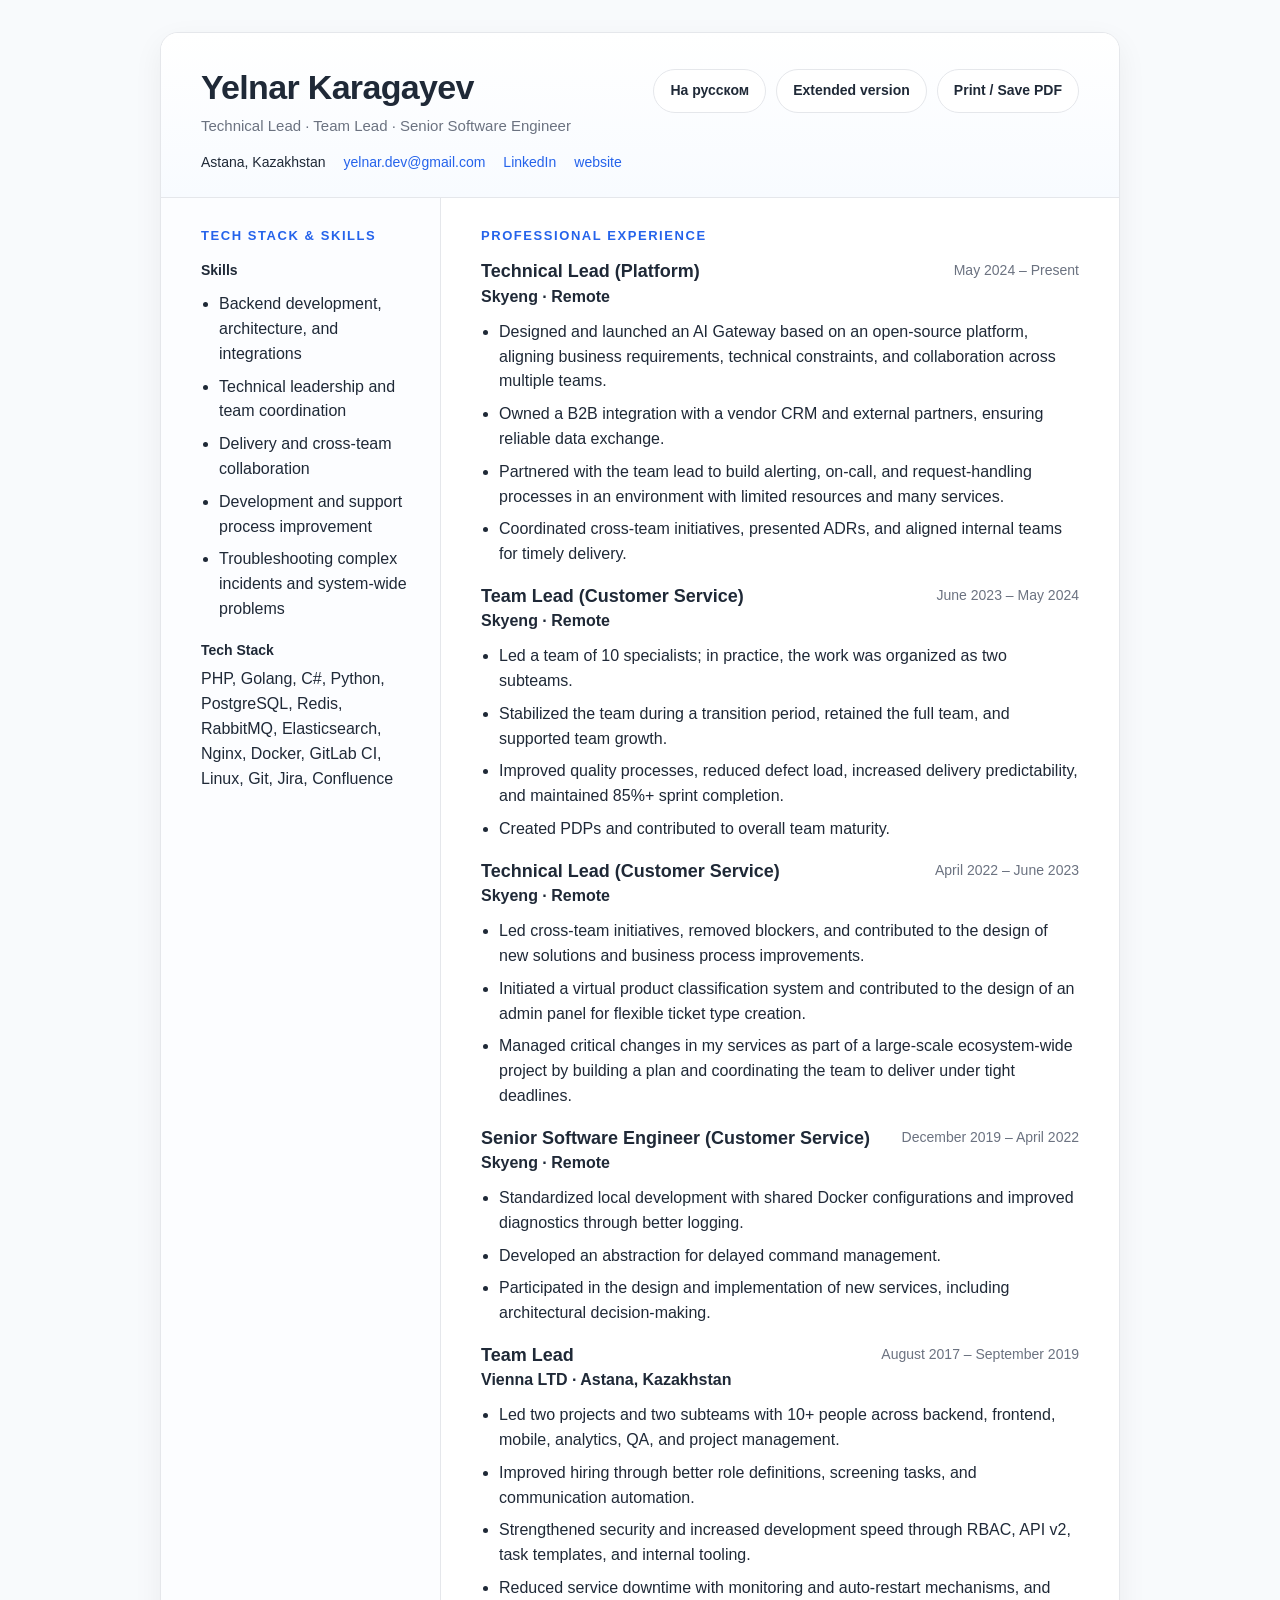
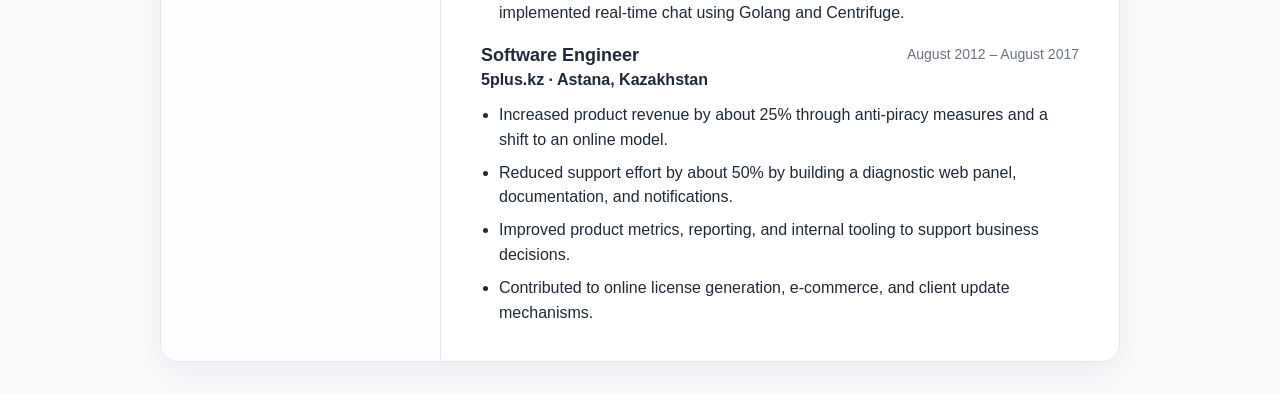
==== commit d690ea93: "fixed job titles and add points in short version" ====
--- a/index.html
+++ b/index.html
@@ -98,13 +98,14 @@
                     <ul>
                         <li>Led cross-team initiatives, removed blockers, and contributed to the design of new solutions and business process improvements.</li>
                         <li>Initiated a virtual product classification system and contributed to the design of an admin panel for flexible ticket type creation.</li>
+                        <li>Managed critical changes in my services as part of a large-scale ecosystem-wide project by building a plan and coordinating the team to deliver under tight deadlines.</li>
                     </ul>
                 </article>
 
                 <article class="job print-avoid-break">
                     <div class="job-header">
                         <div>
-                            <div class="job-title">Software Engineer (Customer Service)</div>
+                            <div class="job-title">Senior Software Engineer (Customer Service)</div>
                             <div class="company">Skyeng · Remote</div>
                         </div>
                         <div class="period">December 2019 – April 2022</div>
@@ -112,6 +113,7 @@
                     <ul>
                         <li>Standardized local development with shared Docker configurations and improved diagnostics through better logging.</li>
                         <li>Developed an abstraction for delayed command management.</li>
+                        <li>Participated in the design and implementation of new services, including architectural decision-making.</li>
                     </ul>
                 </article>
 
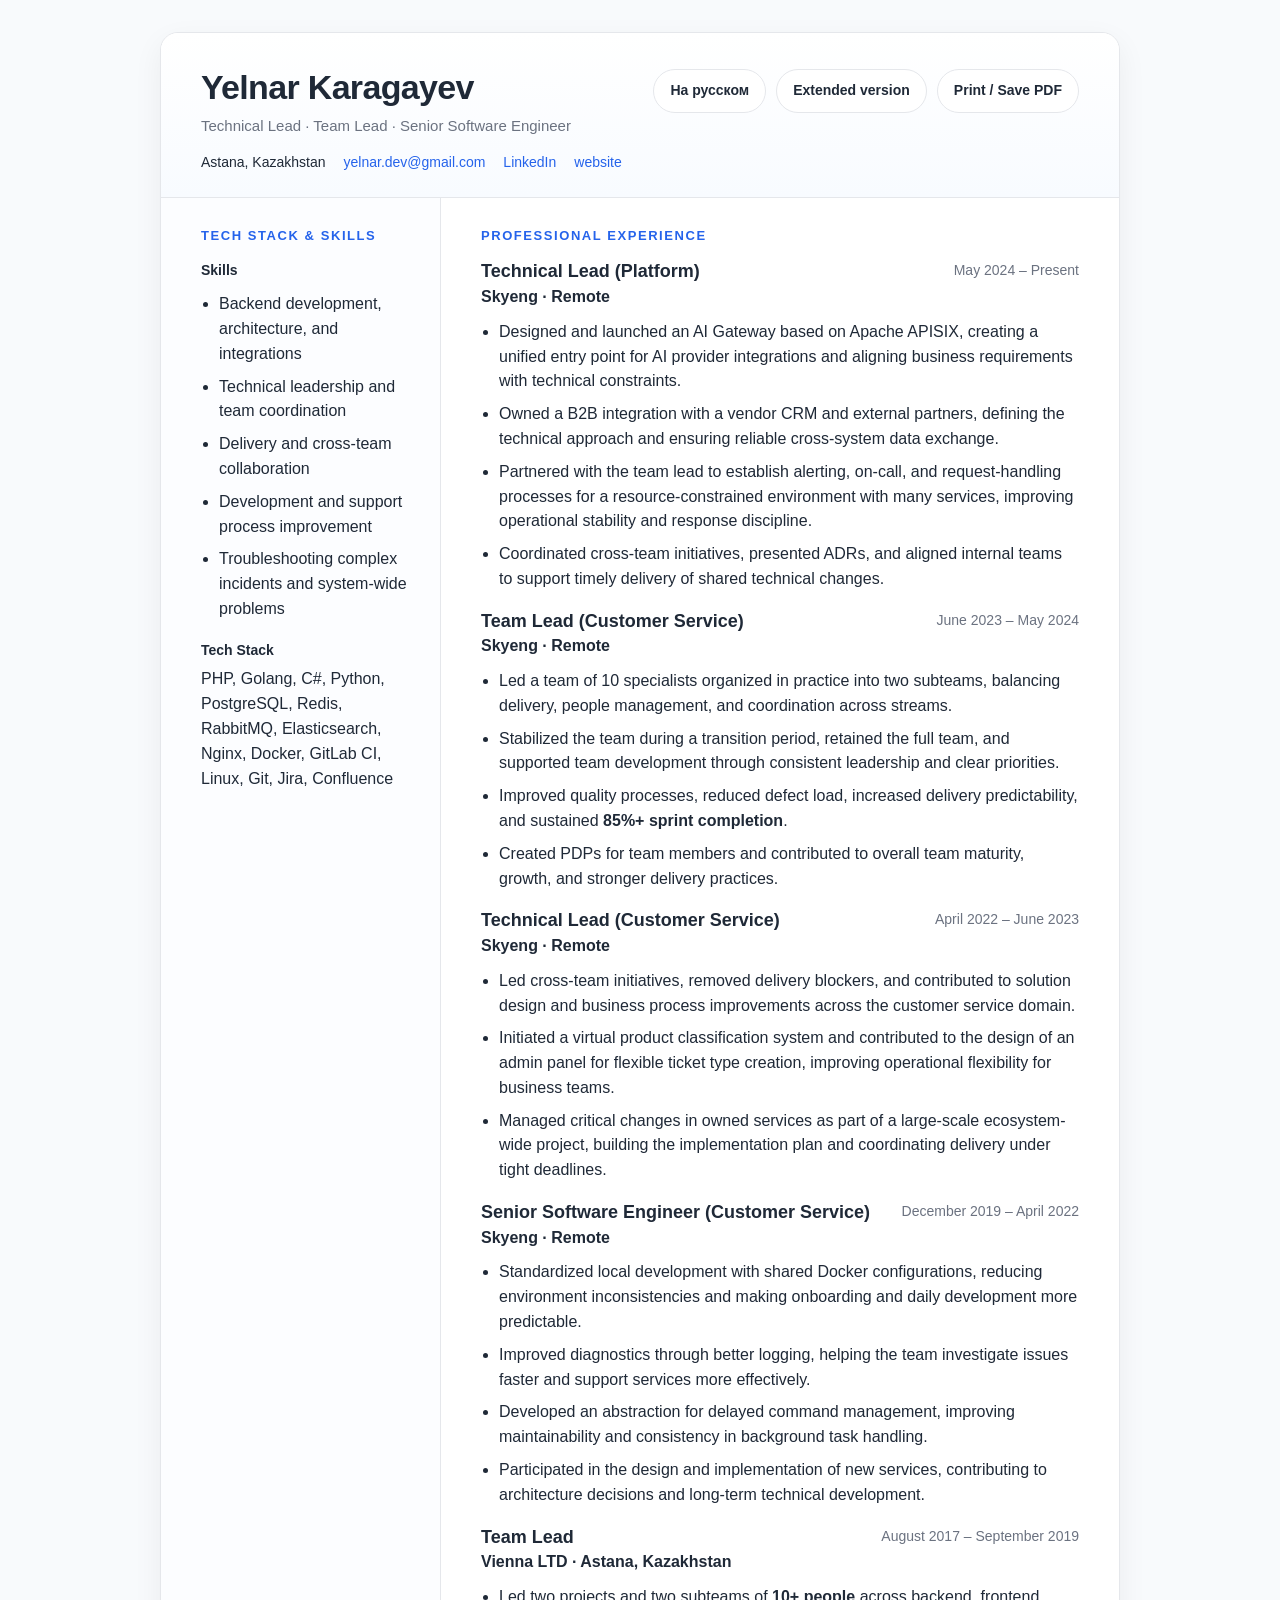
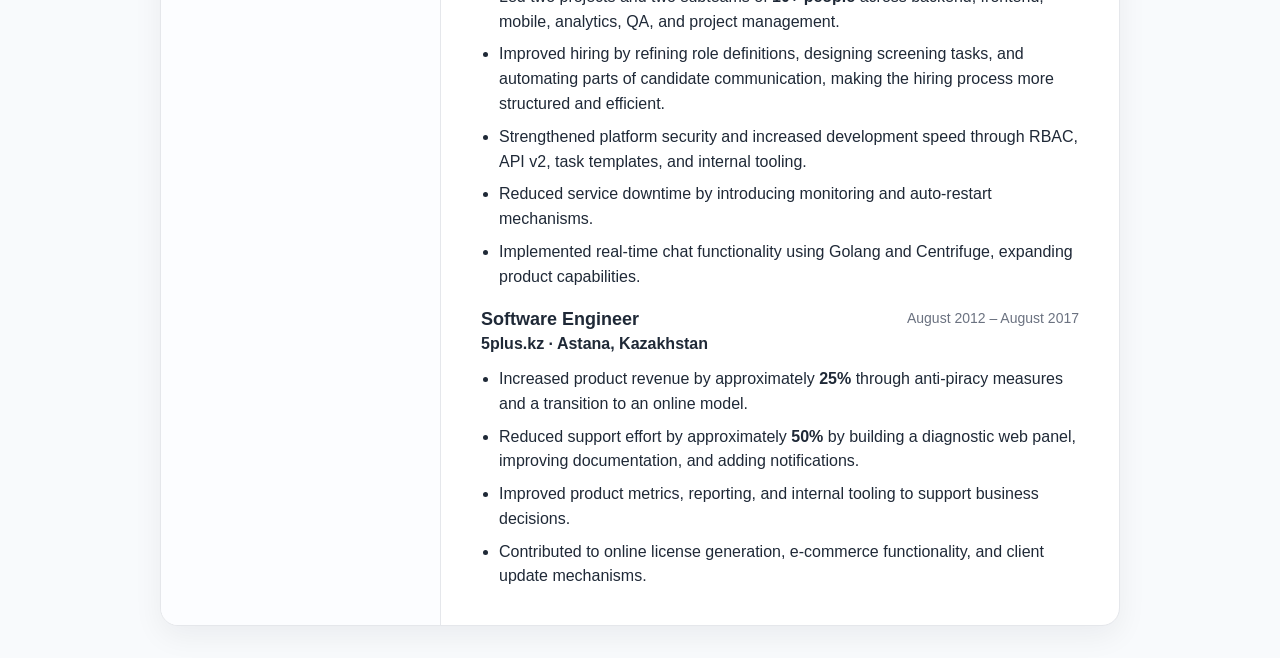
==== commit f5fba3c7: "updated short version en" ====
--- a/index.html
+++ b/index.html
@@ -64,10 +64,10 @@
                         <div class="period">May 2024 – Present</div>
                     </div>
                     <ul>
-                        <li>Designed and launched an AI Gateway based on an open-source platform, aligning business requirements, technical constraints, and collaboration across multiple teams.</li>
-                        <li>Owned a B2B integration with a vendor CRM and external partners, ensuring reliable data exchange.</li>
-                        <li>Partnered with the team lead to build alerting, on-call, and request-handling processes in an environment with limited resources and many services.</li>
-                        <li>Coordinated cross-team initiatives, presented ADRs, and aligned internal teams for timely delivery.</li>
+                        <li>Designed and launched an AI Gateway based on Apache APISIX, creating a unified entry point for AI provider integrations and aligning business requirements with technical constraints.</li>
+                        <li>Owned a B2B integration with a vendor CRM and external partners, defining the technical approach and ensuring reliable cross-system data exchange.</li>
+                        <li>Partnered with the team lead to establish alerting, on-call, and request-handling processes for a resource-constrained environment with many services, improving operational stability and response discipline.</li>
+                        <li>Coordinated cross-team initiatives, presented ADRs, and aligned internal teams to support timely delivery of shared technical changes.</li>
                     </ul>
                 </article>
 
@@ -80,10 +80,10 @@
                         <div class="period">June 2023 – May 2024</div>
                     </div>
                     <ul>
-                        <li>Led a team of 10 specialists; in practice, the work was organized as two subteams.</li>
-                        <li>Stabilized the team during a transition period, retained the full team, and supported team growth.</li>
-                        <li>Improved quality processes, reduced defect load, increased delivery predictability, and maintained 85%+ sprint completion.</li>
-                        <li>Created PDPs and contributed to overall team maturity.</li>
+                        <li>Led a team of 10 specialists organized in practice into two subteams, balancing delivery, people management, and coordination across streams.</li>
+                        <li>Stabilized the team during a transition period, retained the full team, and supported team development through consistent leadership and clear priorities.</li>
+                        <li>Improved quality processes, reduced defect load, increased delivery predictability, and sustained <strong>85%+ sprint completion</strong>.</li>
+                        <li>Created PDPs for team members and contributed to overall team maturity, growth, and stronger delivery practices.</li>
                     </ul>
                 </article>
 
@@ -96,9 +96,9 @@
                         <div class="period">April 2022 – June 2023</div>
                     </div>
                     <ul>
-                        <li>Led cross-team initiatives, removed blockers, and contributed to the design of new solutions and business process improvements.</li>
-                        <li>Initiated a virtual product classification system and contributed to the design of an admin panel for flexible ticket type creation.</li>
-                        <li>Managed critical changes in my services as part of a large-scale ecosystem-wide project by building a plan and coordinating the team to deliver under tight deadlines.</li>
+                        <li>Led cross-team initiatives, removed delivery blockers, and contributed to solution design and business process improvements across the customer service domain.</li>
+                        <li>Initiated a virtual product classification system and contributed to the design of an admin panel for flexible ticket type creation, improving operational flexibility for business teams.</li>
+                        <li>Managed critical changes in owned services as part of a large-scale ecosystem-wide project, building the implementation plan and coordinating delivery under tight deadlines.</li>
                     </ul>
                 </article>
 
@@ -111,9 +111,10 @@
                         <div class="period">December 2019 – April 2022</div>
                     </div>
                     <ul>
-                        <li>Standardized local development with shared Docker configurations and improved diagnostics through better logging.</li>
-                        <li>Developed an abstraction for delayed command management.</li>
-                        <li>Participated in the design and implementation of new services, including architectural decision-making.</li>
+                        <li>Standardized local development with shared Docker configurations, reducing environment inconsistencies and making onboarding and daily development more predictable.</li>
+                        <li>Improved diagnostics through better logging, helping the team investigate issues faster and support services more effectively.</li>
+                        <li>Developed an abstraction for delayed command management, improving maintainability and consistency in background task handling.</li>
+                        <li>Participated in the design and implementation of new services, contributing to architecture decisions and long-term technical development.</li>
                     </ul>
                 </article>
 
@@ -126,10 +127,11 @@
                         <div class="period">August 2017 – September 2019</div>
                     </div>
                     <ul>
-                        <li>Led two projects and two subteams with 10+ people across backend, frontend, mobile, analytics, QA, and project management.</li>
-                        <li>Improved hiring through better role definitions, screening tasks, and communication automation.</li>
-                        <li>Strengthened security and increased development speed through RBAC, API v2, task templates, and internal tooling.</li>
-                        <li>Reduced service downtime with monitoring and auto-restart mechanisms, and implemented real-time chat using Golang and Centrifuge.</li>
+                        <li>Led two projects and two subteams of <strong>10+ people</strong> across backend, frontend, mobile, analytics, QA, and project management.</li>
+                        <li>Improved hiring by refining role definitions, designing screening tasks, and automating parts of candidate communication, making the hiring process more structured and efficient.</li>
+                        <li>Strengthened platform security and increased development speed through RBAC, API v2, task templates, and internal tooling.</li>
+                        <li>Reduced service downtime by introducing monitoring and auto-restart mechanisms.</li>
+                        <li>Implemented real-time chat functionality using Golang and Centrifuge, expanding product capabilities.</li>
                     </ul>
                 </article>
 
@@ -142,10 +144,10 @@
                         <div class="period">August 2012 – August 2017</div>
                     </div>
                     <ul>
-                        <li>Increased product revenue by about 25% through anti-piracy measures and a shift to an online model.</li>
-                        <li>Reduced support effort by about 50% by building a diagnostic web panel, documentation, and notifications.</li>
+                        <li>Increased product revenue by approximately <strong>25%</strong> through anti-piracy measures and a transition to an online model.</li>
+                        <li>Reduced support effort by approximately <strong>50%</strong> by building a diagnostic web panel, improving documentation, and adding notifications.</li>
                         <li>Improved product metrics, reporting, and internal tooling to support business decisions.</li>
-                        <li>Contributed to online license generation, e-commerce, and client update mechanisms.</li>
+                        <li>Contributed to online license generation, e-commerce functionality, and client update mechanisms.</li>
                     </ul>
                 </article>
             </section>
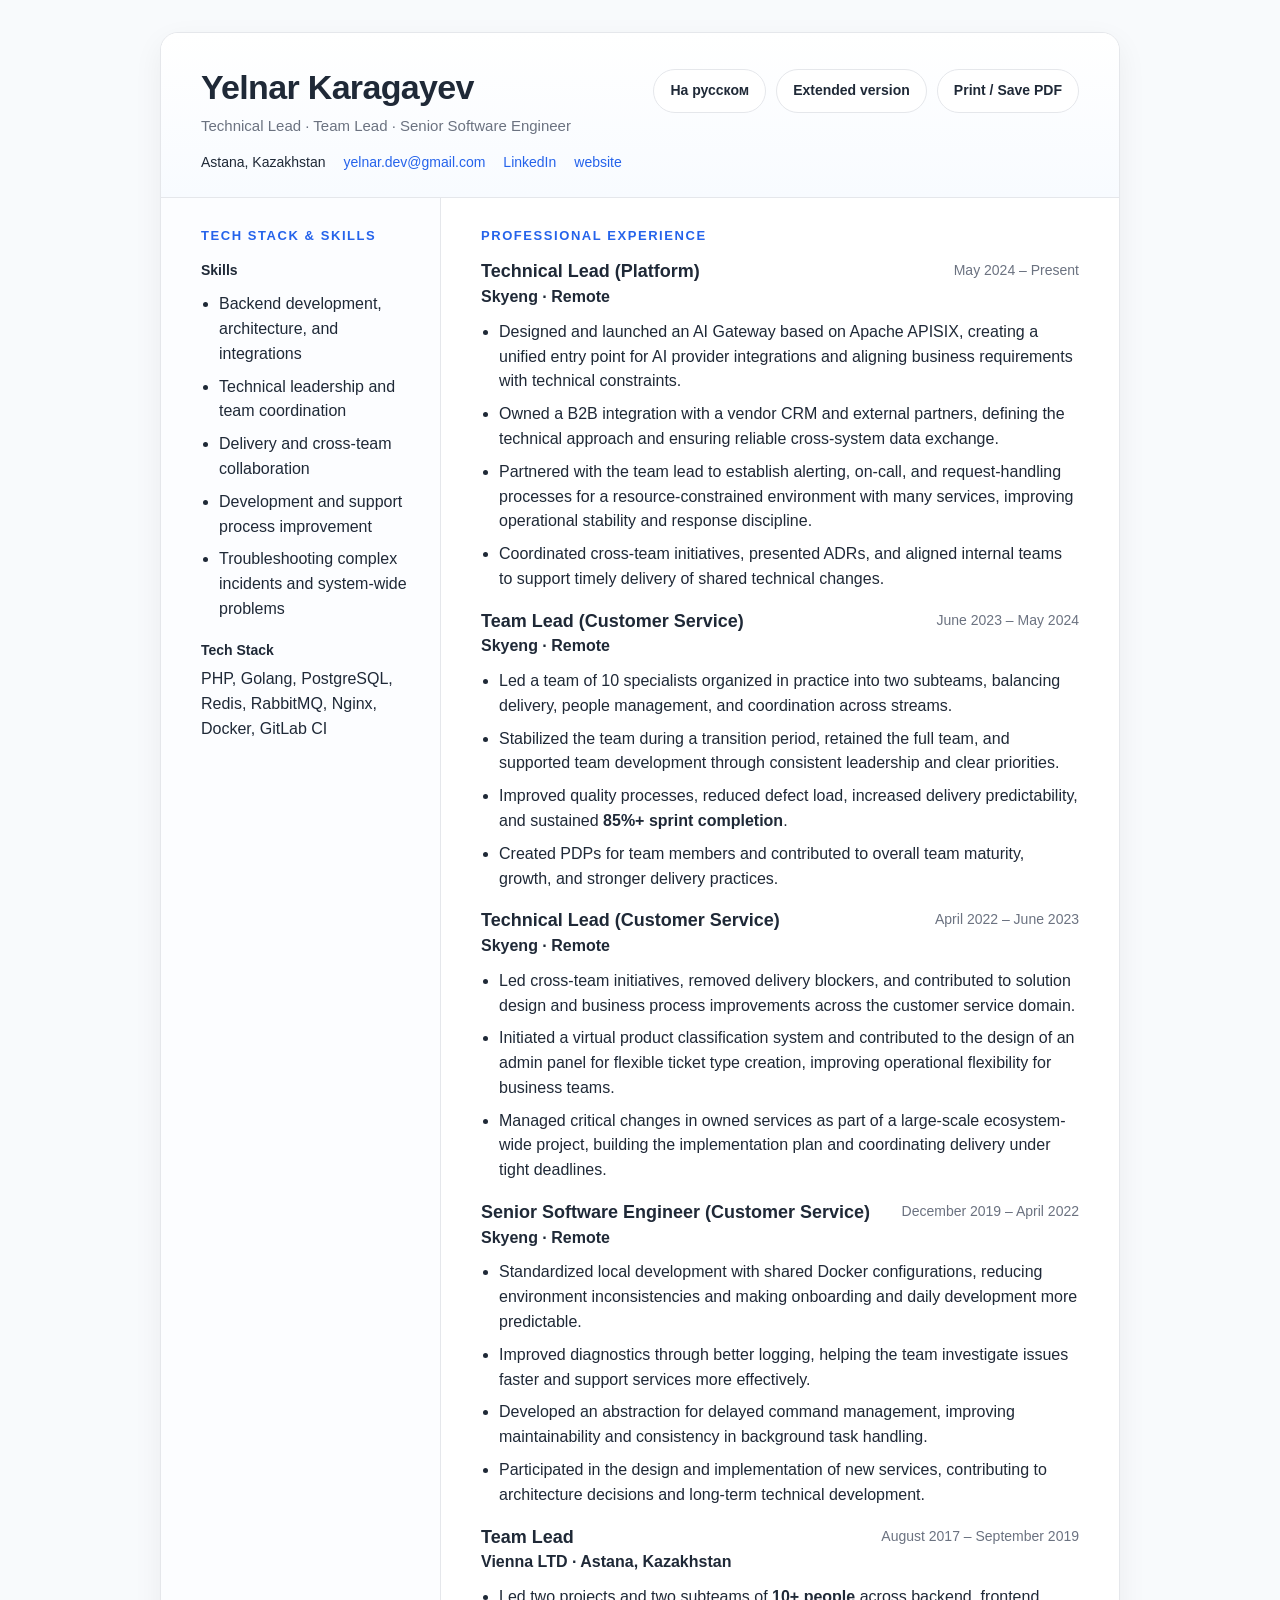
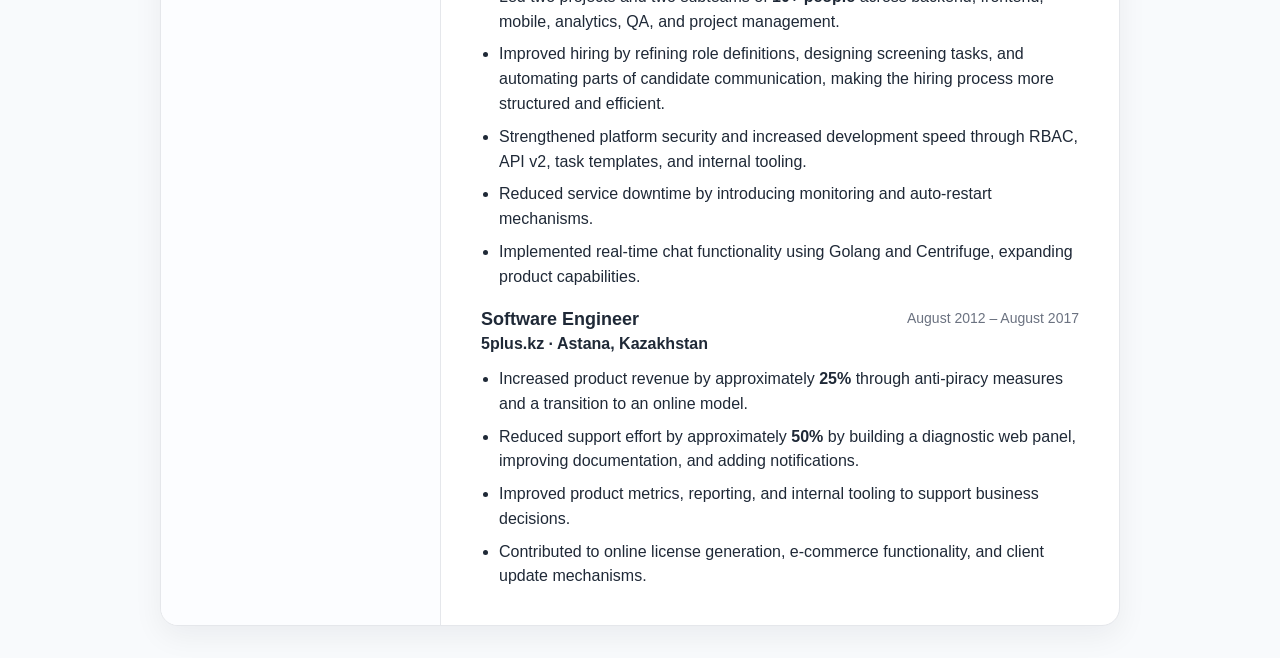
==== commit 7fa1941a: "update tech stack for short version" ====
--- a/index.html
+++ b/index.html
@@ -46,7 +46,7 @@
                 </div>
                 <div class="skill-group">
                     <div class="label">Tech Stack</div>
-                    <div>PHP, Golang, C#, Python, PostgreSQL, Redis, RabbitMQ, Elasticsearch, Nginx, Docker, GitLab CI, Linux, Git, Jira, Confluence</div>
+                    <div>PHP, Golang, PostgreSQL, Redis, RabbitMQ, Nginx, Docker, GitLab CI</div>
                 </div>
             </section>
         </aside>
